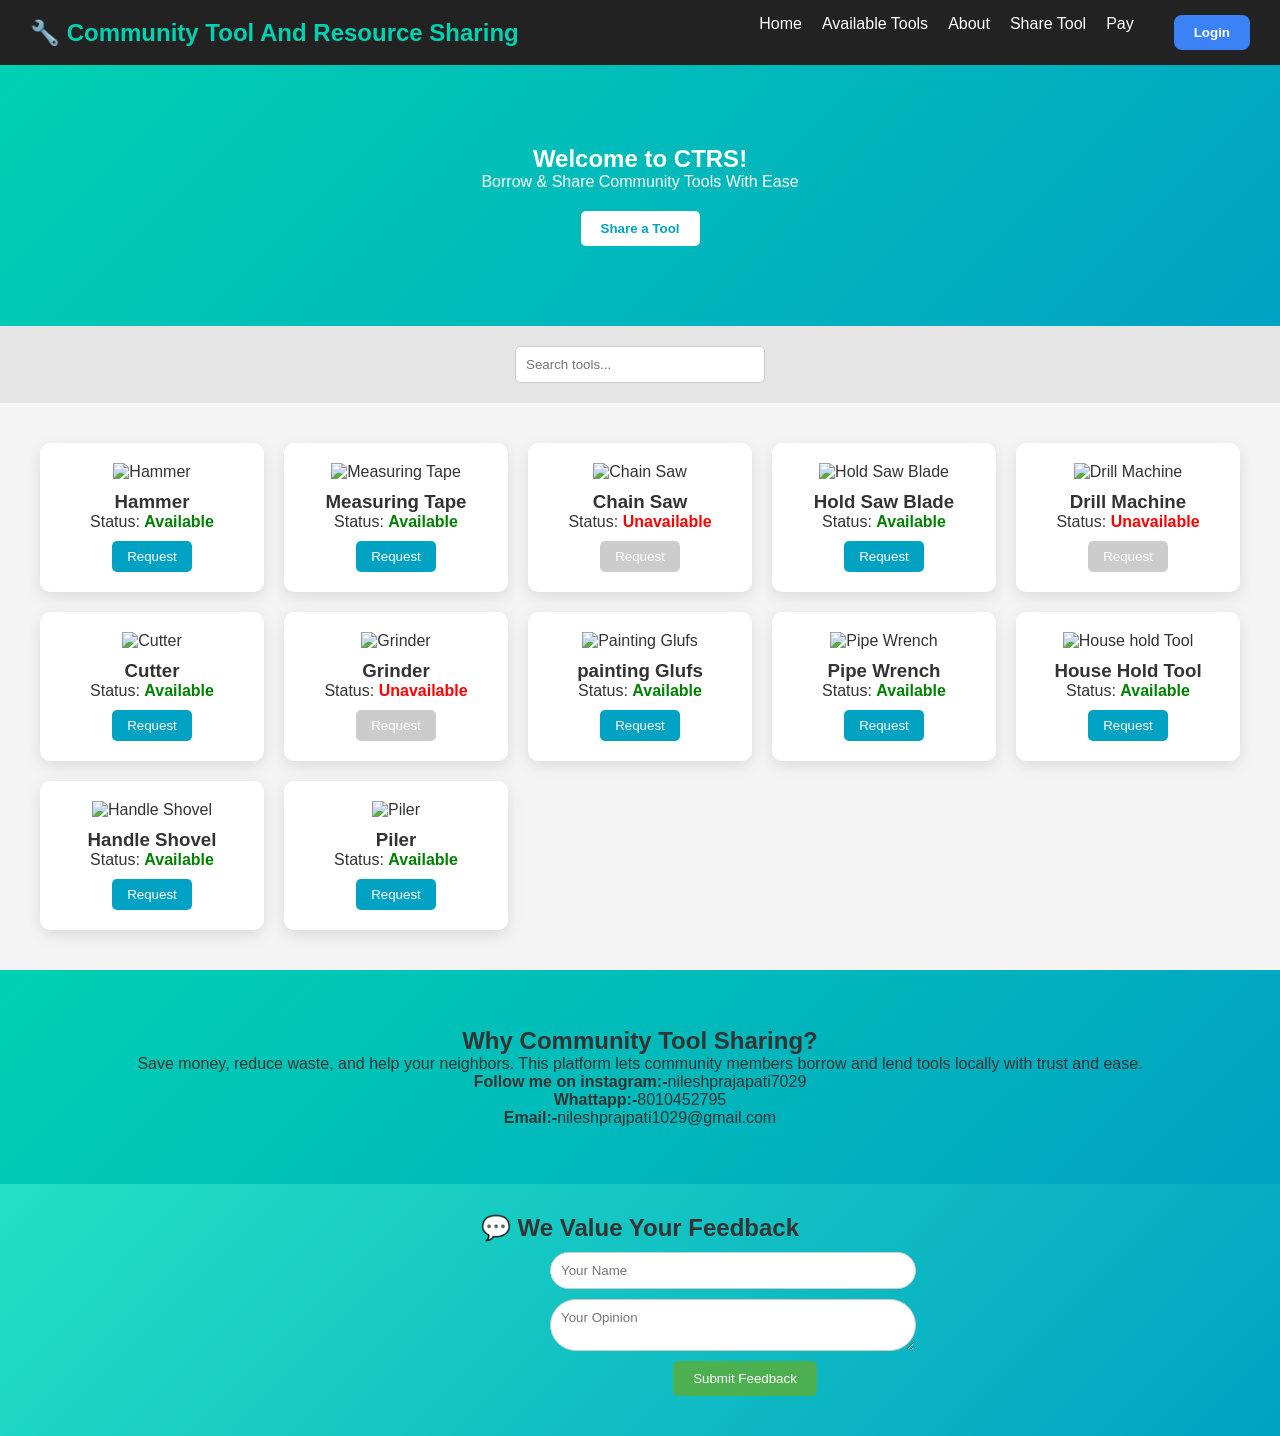
==== index.html @ ec8e54b9 "Add files via upload" ====
<!DOCTYPE html>
<html lang="en">
<head>
  <meta charset="UTF-8" />
  <meta name="viewport" content="width=device-width, initial-scale=1.0"/>
  <title>Community Tool Sharing</title>
  <link rel="stylesheet" href="style.css" />
</head>
<body>

  <!-- Navigation -->
  <header>
    <nav class="navbar">
      <div class="logo">🔧 Community Tool And Resource Sharing </div>
      <ul class="nav-links">
        <li><a href="#home">Home</a></li>
        <li><a href="#tools">Available Tools</a></li>
        <li><a href="#about">About</a></li>
        <li><a href="register.html?next=share">Share Tool</a></li>
        <li><a href="payment.html?next=share">Pay</a></li>
        <button onclick="window.location.href='login.html'"loginUser()
        style="padding:10px 20px; border:none; border-radius:8px; margin-left:40px;
        background-color:#3b82f6;color:white; font-weight:bold; cursor:pointer;">
        Login
</button>
      </ul>
    </nav>
  </header>

  <!-- Hero Section -->
  <section id="home" class="hero">
    <h1>Welcome to CTRS!</h1>
    <p>Borrow & Share Community Tools With Ease</p>
    <button onclick="handleShareClick()">Share a Tool</button>
  </section>

</script>
  <!-- Tool Filter -->
  <section class="filter">
    <input type="text" id="searchBar" placeholder="Search tools..." oninput="filterTools()" />
  </section>

  <!-- Tool List -->
  <section id="tools" class="tool-list">
    <div class="tool-card">
      <img src="C:\Users\Jyoti\Desktop\project tool images\prod_surestrike_nail_hammers_MRW16C_01_2000x2000.png" alt="Hammer" />
      <h3>Hammer</h3>
      <p>Status: <span class="available">Available</span></p>
      <button class="request-btn" onclick="window.location.href='user_detials.html'">Request</button>
    </div>
    <div class="tool-card">
      <img src="C:\Users\Jyoti\Desktop\project tool images\measuring tape.webp" alt="Measuring Tape" />
      <h3>Measuring Tape</h3>
      <p>Status: <span class="available">Available</span></p>
      <button class="request-btn" onclick="window.location.href='user_detials.html'">Request</button>
    </div>
    <div class="tool-card">
      <img src="C:\Users\Jyoti\Desktop\project tool images\5g2MCU6i1t1ln-xxlarge.webp" alt="Chain Saw " />
      <h3>Chain Saw</h3>
      <p>Status: <span class="unavailable">Unavailable</span></p>
      <button class="request-btn" disabled>Request</button>
    </div>
    <div class="tool-card">
      <img src="C:\Users\Jyoti\Desktop\project tool images\images (1).jpg" alt="Hold Saw Blade " />
      <h3>Hold Saw Blade</h3>
      <p>Status: <span class="available">Available</span></p>
      <button class="request-btn" onclick="window.location.href='user_detials.html'">Request</button>

    </div>
    <div class="tool-card">
      <img src="C:\Users\Jyoti\Desktop\project tool images\m0801b.jpg" alt="Drill Machine" />
      <h3>Drill Machine</h3>
      <p>Status: <span class="unavailable">Unavailable</span></p>
      <button class="request-btn" disabled>Request</button>
    </div>
    <div class="tool-card">
      <img src="C:\Users\Jyoti\Desktop\project tool images\71zuvhcSVsL.jpg" alt="Cutter" />
      <h3>Cutter</h3>
      <p>Status: <span class="available">Available</span></p>
      <button class="request-btn" onclick="window.location.href='user_detials.html'">Request</button>
    </div>
    <div class="tool-card">
      <img src="C:\Users\Jyoti\Desktop\project tool images\DW801-IN01_4.webp" alt="Grinder" />
      <h3>Grinder</h3>
      <p>Status: <span class="unavailable">Unavailable</span></p>
      <button class="request-btn" disabled>Request</button>
    </div>
    <div class="tool-card">
      <img src="C:\Users\Jyoti\Desktop\project tool images\industrial-painting-hand-gloves.jpg" alt="Painting Glufs" />
      <h3>painting Glufs </h3>
      <p>Status: <span class="available">Available</span></p>
      <button class="request-btn" onclick="window.location.href='user_detials.html'">Request</button>
    </div>
    <div class="tool-card">
      <img src="C:\Users\Jyoti\Desktop\project tool images\pipe wrench.webp" alt="Pipe Wrench" />
      <h3>Pipe Wrench</h3>
      <p>Status: <span class="available">Available</span></p>
      <button class="request-btn" onclick="window.location.href='user_detials.html'">Request</button>
    </div>
    <div class="tool-card">
      <img src="C:\Users\Jyoti\Desktop\project tool images\house hold tool.jpg" alt="House hold Tool" />
      <h3>House Hold Tool</h3>
      <p>Status: <span class="available">Available</span></p>
      <button class="request-btn" onclick="window.location.href='user_detials.html'">Request</button>
    </div>
       <div class="tool-card">
      <img src="C:\Users\Jyoti\Desktop\project tool images\handle shovels.webp" alt="Handle Shovel" />
      <h3>Handle Shovel</h3>
      <p>Status: <span class="available">Available</span></p>
      <button class="request-btn" onclick="window.location.href='user_detials.html'">Request</button>
    </div>
        <div class="tool-card">
      <img src="C:\Users\Jyoti\Desktop\project tool images\piler.jpg" alt="Piler" />
      <h3>Piler</h3>
      <p>Status: <span class="available">Available</span></p>
      <button class="request-btn" onclick="window.location.href='user_detials.html'">Request</button>
    </div>
  </section>

  <!-- About Section -->
  <section id="about" class="about">
   <h2>Why Community Tool Sharing?</h2>

    <p>
      Save money, reduce waste, and help your neighbors. This platform lets community members borrow and lend tools locally with trust and ease.<br>

    <b>Follow me on instagram:-</b>nileshprajapati7029<br>
    <b> Whattapp:-</b>8010452795<br>
    <b>Email:-</b>nileshprajpati1029@gmail.com<br>
    </p>
  </section>
  <!-- Feedback Form -->
  <section id="feedback" class="feedback">
    <h2>💬 We Value Your Feedback</h2>
    <form id="feedbackForm">
      <input type="text" id="feedbackName" placeholder="Your Name" required />
      <textarea id="feedbackOpinion" placeholder="Your Opinion" required></textarea>
      <button type="submit">Submit Feedback</button>
    </form>
    <p id="feedbackMessage" style="color:green; font-weight:bold; margin-top:10px;"></p>
  </section>

  <!-- Share Tool Modal -->
  <div id="toolModal" class="modal" style="display: none;">
    <div class="modal-content">
      <span class="close-btn" onclick="closeModal()">×</span>
      <h2>Share Your Tool</h2>
      <form id="shareForm">
        <input type="text" placeholder="Tool Name" required />
        <input type="text" placeholder="Condition (e.g., Good, New)" required />
        <textarea placeholder="Description (Optional)"></textarea>
        <button type="submit">Submit</button>
      </form>
    </div>
  </div>

  <!-- JavaScript Logic -->

  <script>
    // Simulated login status — replace with real session/cookie check
    const isLoggedIn = localStorage.getItem("isLoggedIn") === "true";
    // Change this to true to simulate a logged-in user

    function handleShareClick() {
      if (!isLoggedIn) {
        window.location.href = "register.html?next=share";
      } else {
        openModal();
      }
    }

    function openModal() {
      document.getElementById("toolModal").style.display = "block";
    }

    function closeModal() {
      document.getElementById("toolModal").style.display = "none";
    }

    // Check if redirected from register with ?next=share
    window.onload = function () {
      const params = new URLSearchParams(window.location.search);
      if (params.get("next") === "share" && isLoggedIn) {
        openModal();
      }
    }

    // Placeholder for search
    function filterTools() {
      const input = document.getElementById("searchBar").value.toLowerCase();
      const tools = document.querySelectorAll(".tool-card");
      tools.forEach(tool => {
        const name = tool.querySelector("h3").textContent.toLowerCase();
        tool.style.display = name.includes(input) ? "block" : "none";
      });
    }
    document.getElementById("feedbackForm").addEventListener("submit", function(e) {
  e.preventDefault();
  document.getElementById("feedbackMessage").textContent = "Thank you for your feedback!";
  this.reset();
});
<!----Login Button-->

function loginUser() {
  alert("Login Successful!");
  window.location.href = "index.html"; // Redirect to homepage after login
}
  </script>

</body>
</html>
---- style.css ----
* {
  margin: 0;
  padding: 0;
  box-sizing: border-box;
  font-family: 'Segoe UI', sans-serif;
}

body {
  background: #f4f4f4;
  color: #333;
}

/* Navbar */
.navbar {
  background: #222;
  padding: 15px 30px;
  display: flex;
  justify-content: space-between;
  align-items: center;
  position: sticky;
  top: 0;
  z-index: 100;
}

.navbar .logo {
  color: #00d1b2;
  font-size: 24px;
  font-weight: bold;
}

.nav-links {
  list-style: none;
  display: flex;
}

.nav-links li {
  margin-left: 20px;
}

.nav-links a {
  color: #fff;
  text-decoration: none;
  transition: 0.3s;
}

.nav-links a:hover {
  color: #00d1b2;
}

/* Hero Section */
.hero {
  background: linear-gradient(135deg, #00d1b2, #00a2c3);
  color: white;
  padding: 80px 20px;
  text-align: center;
}

.hero button {
  margin-top: 20px;
  padding: 10px 20px;
  border: none;
  background: #fff;
  color: #00a2c3;
  border-radius: 5px;
  font-weight: bold;
  cursor: pointer;
}

/* Tool Filter */
.filter {
  padding: 20px;
  text-align: center;
  background: #e5e5e5;
}

.filter input {
  padding: 10px;
  width: 250px;
  border-radius: 5px;
  border: 1px solid #ccc;
}

/* Tool Cards */
.tool-list {
  display: grid;
  grid-template-columns: repeat(auto-fit, minmax(220px, 1fr));
  gap: 20px;
  padding: 40px;
}
.tool-container {
  display: grid;
  grid-template-columns: repeat(3, 1fr); /* 3 columns */
  gap: 20px; /* space between cards */
  padding: 20px;
  display: flex;
  padding: 20px;

}
.tool-card {
  background: #fff;
  border-radius: 10px;
  box-shadow: 0 5px 15px rgba(0,0,0,0.1);
  padding: 20px;
  text-align: center;
  transition: transform 0.3s ease, box-shadow 0.3s ease;
  flex: 1 1 100%; 
}
.tool-card:hover {
  transform: translateY(-5px);
  box-shadow: 0 10px 20px rgba(0,0,0,0.15);
}
.tool-card img {
  width: 100px;
  height: 100px;
  object-fit: contain;
  margin-bottom: 10px;
}
@media (max-width: 768px) {
  .tool-container {
    grid-template-columns: repeat(2, 1fr);
  }
}

@media (max-width: 480px) {
  .tool-container {
    grid-template-columns: 1fr;
    }
}



.available {
  color: green;
  font-weight: bold;
}

.unavailable {
  color: red;
  font-weight: bold;
}

.request-btn {
  margin-top: 10px;
  padding: 8px 15px;
  border: none;
  background: #00a2c3;
  color: #fff;
  border-radius: 5px;
  cursor: pointer;
}

.request-btn:disabled {
  background: #ccc;
  cursor: not-allowed;
}

/* About */
.about {
  font-style:initial;
  background: linear-gradient(135deg, #00d1b2, #00a2c3);
  padding: 57px 20px;
  text-align: center;
}

/* Modal */
.modal {
  display: none;
  position: fixed;
  top: 0; left: 0;
  width: 100%; height: 100%;
  background: rgba(0,0,0,0.5);
  justify-content: center;
  align-items: center;
}

.modal-content {
  background: white;
  padding: 30px;
  border-radius: 10px;
  width: 90%;
  max-width: 400px;
}

.modal-content input,
.modal-content textarea {
  width: 100%;
  padding: 10px;
  margin: 10px 0;
  border-radius: 5px;
  border: 1px solid #ccc;
}

.modal-content button {
  width: 100%;
  padding: 10px;
  background: #00a2c3;
  color: white;
  border: none;
  border-radius: 5px;
}

.close-btn {
  position: absolute;
  right: 20px;
  top: 15px;
  cursor: pointer;
  font-size: 24px;
  color: #333;
}

.feedback {
  padding: 30px;
  background: linear-gradient(135deg, #24e0c3, #00a2c3);
  text-align: center;
}
.feedback form input,
.feedback form textarea {
  width: 30%;
  padding: 10px;
  margin: 10px 0;
  margin-left:520px;
  display: block;
  border: 1px solid #ccc;
  border-radius: 52px;
}
.feedback button {
  padding: 10px 20px;
  margin-left:210px;
  background: #4CAF50;
  color: white;
  border: none;
  border-radius: 6px;
  cursor: pointer;
}
.feedback button:hover {
  background: #45a049;
}
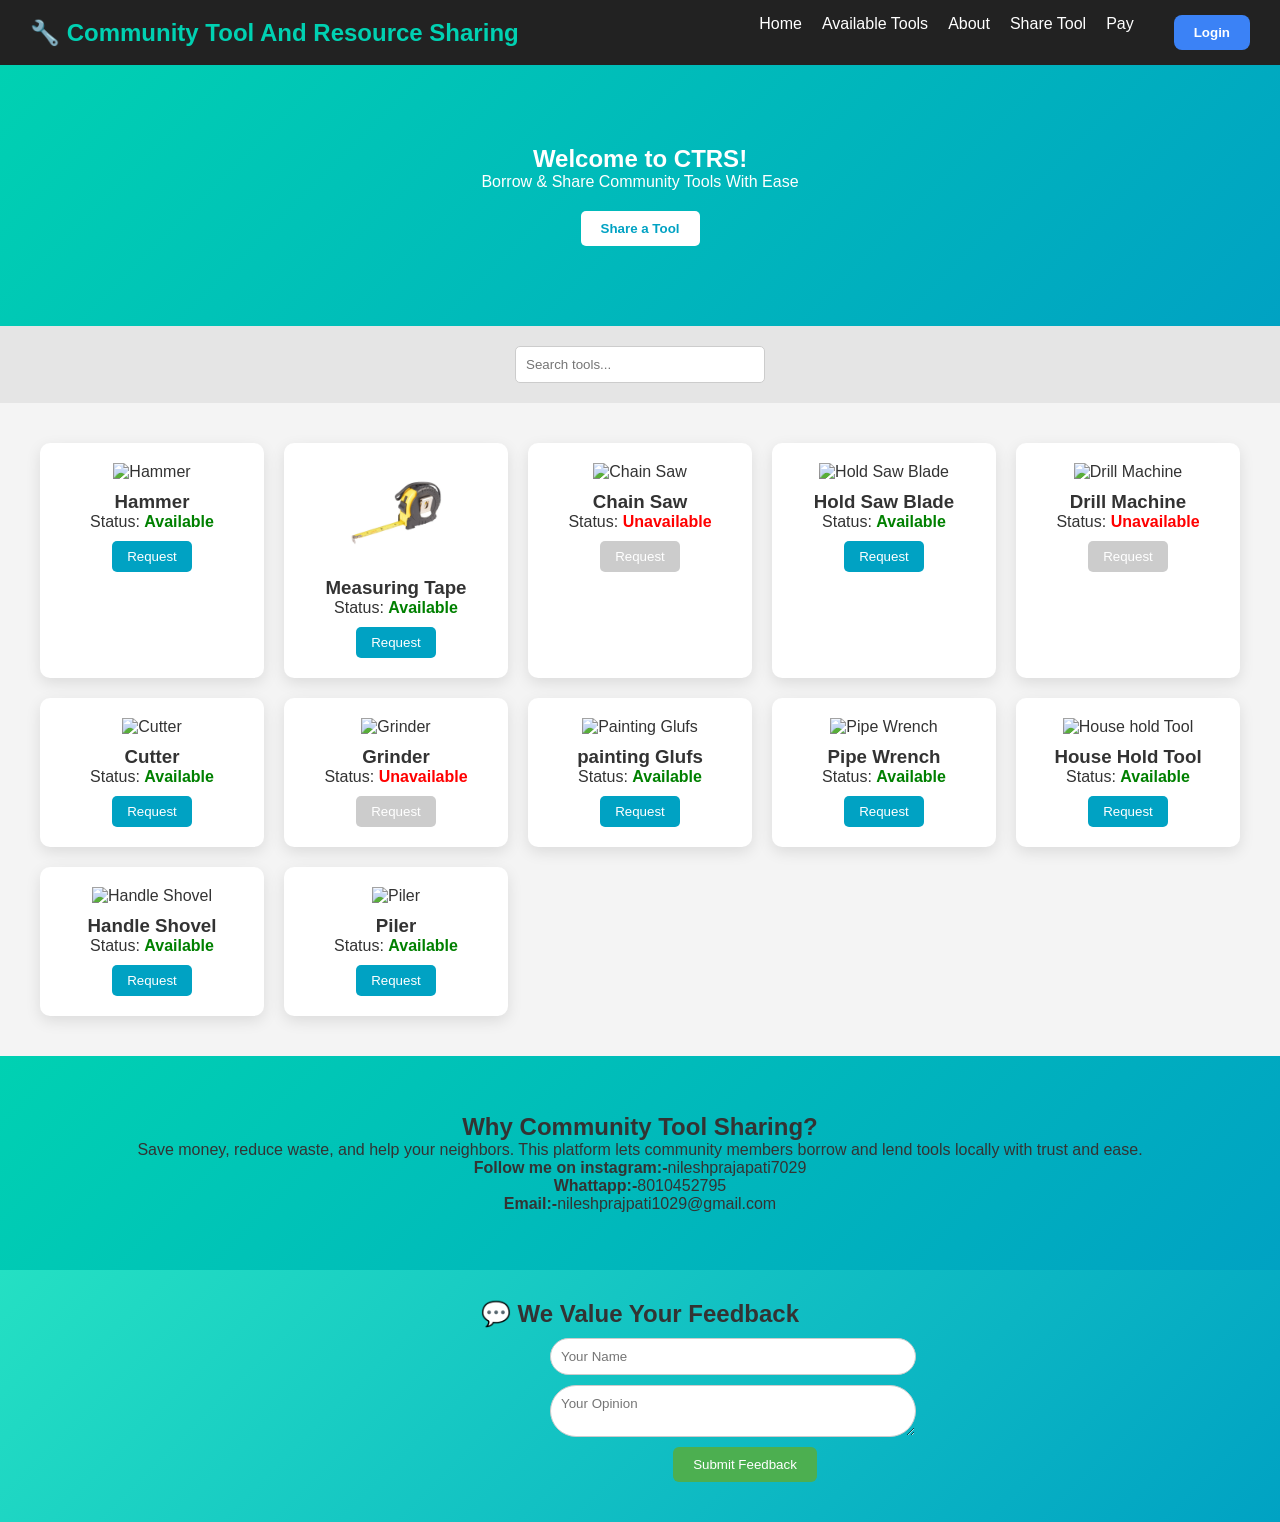
==== commit 0911687a: "Update index.html" ====
--- a/index.html
+++ b/index.html
@@ -49,7 +49,7 @@
       <button class="request-btn" onclick="window.location.href='user_detials.html'">Request</button>
     </div>
     <div class="tool-card">
-      <img src="C:\Users\Jyoti\Desktop\project tool images\measuring tape.webp" alt="Measuring Tape" />
+      <img src="\project tool images\measuring tape.webp" alt="Measuring Tape" />
       <h3>Measuring Tape</h3>
       <p>Status: <span class="available">Available</span></p>
       <button class="request-btn" onclick="window.location.href='user_detials.html'">Request</button>
@@ -208,4 +208,4 @@
   </script>
 
 </body>
-</html> +</html> 
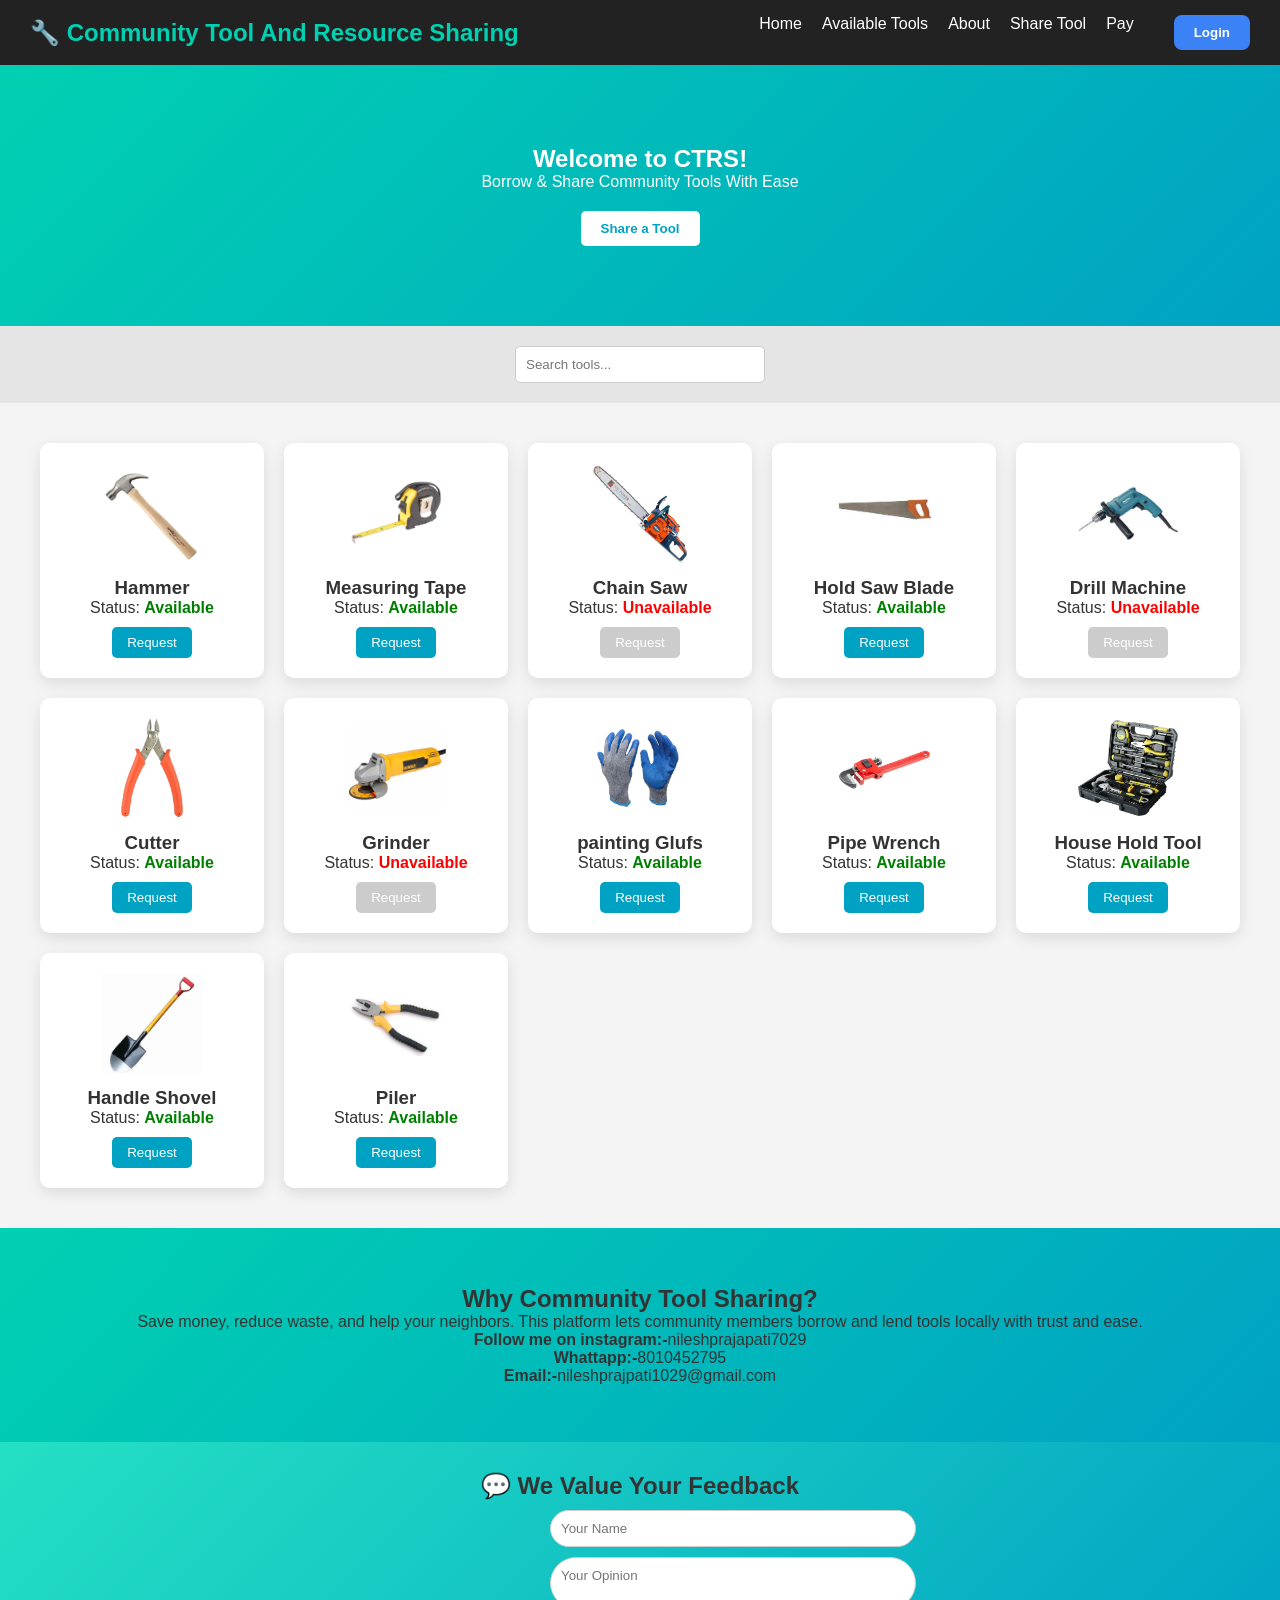
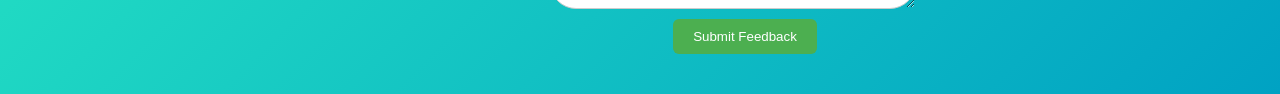
==== commit 3e8bb012: "Update index.html" ====
--- a/index.html
+++ b/index.html
@@ -43,7 +43,7 @@
   <!-- Tool List -->
   <section id="tools" class="tool-list">
     <div class="tool-card">
-      <img src="C:\Users\Jyoti\Desktop\project tool images\prod_surestrike_nail_hammers_MRW16C_01_2000x2000.png" alt="Hammer" />
+      <img src="\project tool images\prod_surestrike_nail_hammers_MRW16C_01_2000x2000.png" alt="Hammer" />
       <h3>Hammer</h3>
       <p>Status: <span class="available">Available</span></p>
       <button class="request-btn" onclick="window.location.href='user_detials.html'">Request</button>
@@ -55,62 +55,62 @@
       <button class="request-btn" onclick="window.location.href='user_detials.html'">Request</button>
     </div>
     <div class="tool-card">
-      <img src="C:\Users\Jyoti\Desktop\project tool images\5g2MCU6i1t1ln-xxlarge.webp" alt="Chain Saw " />
+      <img src="\project tool images\5g2MCU6i1t1ln-xxlarge.webp" alt="Chain Saw " />
       <h3>Chain Saw</h3>
       <p>Status: <span class="unavailable">Unavailable</span></p>
       <button class="request-btn" disabled>Request</button>
     </div>
     <div class="tool-card">
-      <img src="C:\Users\Jyoti\Desktop\project tool images\images (1).jpg" alt="Hold Saw Blade " />
+      <img src="\project tool images\images (1).jpg" alt="Hold Saw Blade " />
       <h3>Hold Saw Blade</h3>
       <p>Status: <span class="available">Available</span></p>
       <button class="request-btn" onclick="window.location.href='user_detials.html'">Request</button>
 
     </div>
     <div class="tool-card">
-      <img src="C:\Users\Jyoti\Desktop\project tool images\m0801b.jpg" alt="Drill Machine" />
+      <img src="\project tool images\m0801b.jpg" alt="Drill Machine" />
       <h3>Drill Machine</h3>
       <p>Status: <span class="unavailable">Unavailable</span></p>
       <button class="request-btn" disabled>Request</button>
     </div>
     <div class="tool-card">
-      <img src="C:\Users\Jyoti\Desktop\project tool images\71zuvhcSVsL.jpg" alt="Cutter" />
+      <img src="\project tool images\71zuvhcSVsL.jpg" alt="Cutter" />
       <h3>Cutter</h3>
       <p>Status: <span class="available">Available</span></p>
       <button class="request-btn" onclick="window.location.href='user_detials.html'">Request</button>
     </div>
     <div class="tool-card">
-      <img src="C:\Users\Jyoti\Desktop\project tool images\DW801-IN01_4.webp" alt="Grinder" />
+      <img src="\project tool images\DW801-IN01_4.webp" alt="Grinder" />
       <h3>Grinder</h3>
       <p>Status: <span class="unavailable">Unavailable</span></p>
       <button class="request-btn" disabled>Request</button>
     </div>
     <div class="tool-card">
-      <img src="C:\Users\Jyoti\Desktop\project tool images\industrial-painting-hand-gloves.jpg" alt="Painting Glufs" />
+      <img src="\project tool images\industrial-painting-hand-gloves.jpg" alt="Painting Glufs" />
       <h3>painting Glufs </h3>
       <p>Status: <span class="available">Available</span></p>
       <button class="request-btn" onclick="window.location.href='user_detials.html'">Request</button>
     </div>
     <div class="tool-card">
-      <img src="C:\Users\Jyoti\Desktop\project tool images\pipe wrench.webp" alt="Pipe Wrench" />
+      <img src="\project tool images\pipe wrench.webp" alt="Pipe Wrench" />
       <h3>Pipe Wrench</h3>
       <p>Status: <span class="available">Available</span></p>
       <button class="request-btn" onclick="window.location.href='user_detials.html'">Request</button>
     </div>
     <div class="tool-card">
-      <img src="C:\Users\Jyoti\Desktop\project tool images\house hold tool.jpg" alt="House hold Tool" />
+      <img src="\project tool images\house hold tool.jpg" alt="House hold Tool" />
       <h3>House Hold Tool</h3>
       <p>Status: <span class="available">Available</span></p>
       <button class="request-btn" onclick="window.location.href='user_detials.html'">Request</button>
     </div>
        <div class="tool-card">
-      <img src="C:\Users\Jyoti\Desktop\project tool images\handle shovels.webp" alt="Handle Shovel" />
+      <img src="\project tool images\handle shovels.webp" alt="Handle Shovel" />
       <h3>Handle Shovel</h3>
       <p>Status: <span class="available">Available</span></p>
       <button class="request-btn" onclick="window.location.href='user_detials.html'">Request</button>
     </div>
         <div class="tool-card">
-      <img src="C:\Users\Jyoti\Desktop\project tool images\piler.jpg" alt="Piler" />
+      <img src="\project tool images\piler.jpg" alt="Piler" />
       <h3>Piler</h3>
       <p>Status: <span class="available">Available</span></p>
       <button class="request-btn" onclick="window.location.href='user_detials.html'">Request</button>
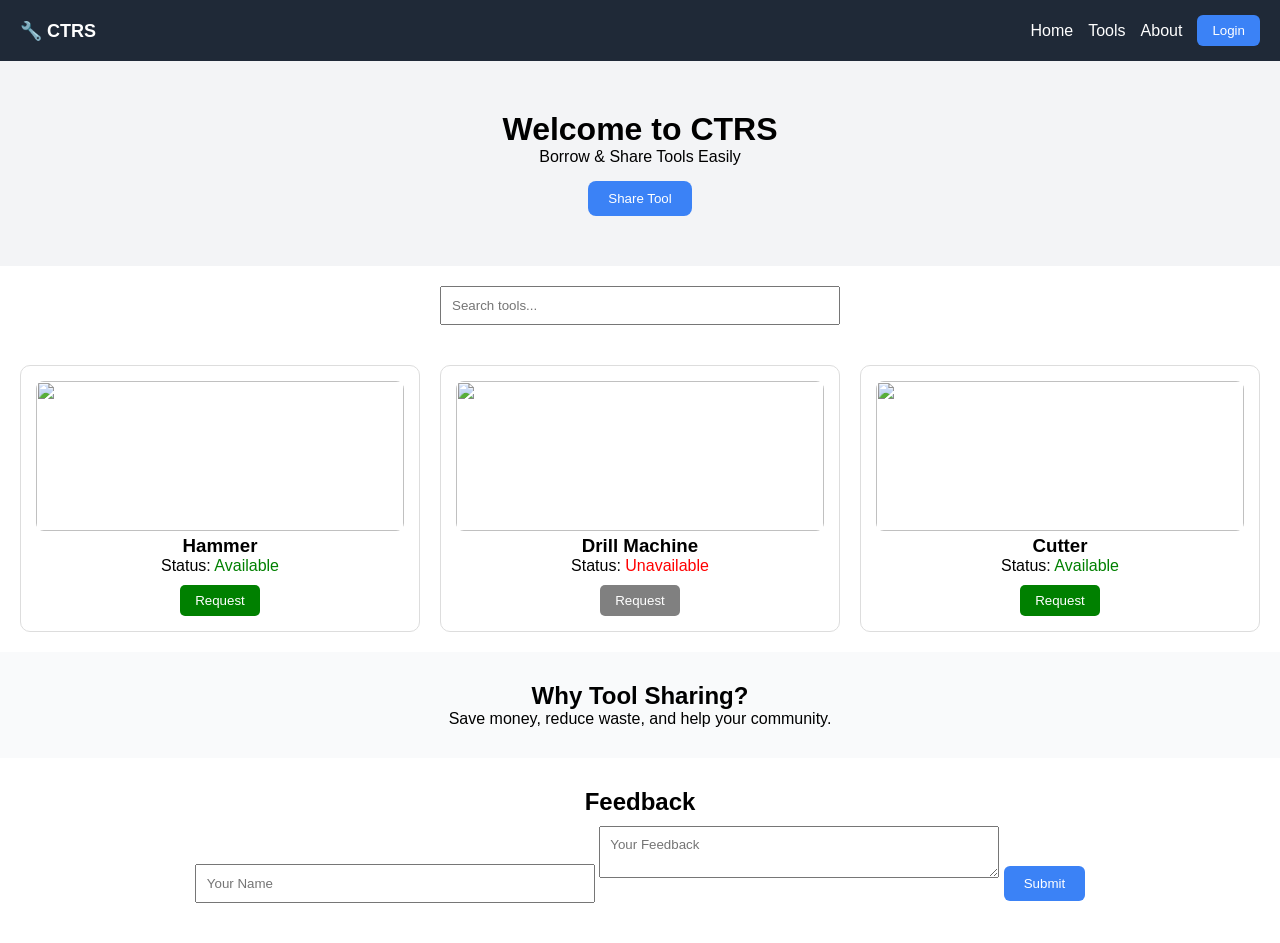
==== commit 8757c633: "Update index.html" ====
--- a/index.html
+++ b/index.html
@@ -1,211 +1,329 @@
 <!DOCTYPE html>
 <html lang="en">
 <head>
-  <meta charset="UTF-8" />
-  <meta name="viewport" content="width=device-width, initial-scale=1.0"/>
-  <title>Community Tool Sharing</title>
-  <link rel="stylesheet" href="style.css" />
+<meta charset="UTF-8">
+<meta name="viewport" content="width=device-width, initial-scale=1.0">
+<title>Community Tool Sharing</title>
+
+<style>
+
+/* RESET */
+* {
+  margin: 0;
+  padding: 0;
+  box-sizing: border-box;
+  font-family: Arial, sans-serif;
+}
+
+/* NAVBAR */
+.navbar {
+  display: flex;
+  justify-content: space-between;
+  align-items: center;
+  background: #1f2937;
+  color: white;
+  padding: 15px 20px;
+  flex-wrap: wrap;
+}
+
+.logo {
+  font-size: 18px;
+  font-weight: bold;
+}
+
+.nav-links {
+  display: flex;
+  list-style: none;
+  gap: 15px;
+  align-items: center;
+  flex-wrap: wrap;
+}
+
+.nav-links a {
+  color: white;
+  text-decoration: none;
+}
+
+.login-btn {
+  padding: 8px 15px;
+  background: #3b82f6;
+  border: none;
+  border-radius: 6px;
+  color: white;
+  cursor: pointer;
+}
+
+/* HERO */
+.hero {
+  text-align: center;
+  padding: 50px 20px;
+  background: #f3f4f6;
+}
+
+.hero h1 {
+  font-size: 2rem;
+}
+
+.hero button {
+  margin-top: 15px;
+  padding: 10px 20px;
+  background: #3b82f6;
+  color: white;
+  border: none;
+  border-radius: 8px;
+  cursor: pointer;
+}
+
+/* SEARCH */
+.filter {
+  text-align: center;
+  padding: 20px;
+}
+
+#searchBar {
+  width: 90%;
+  max-width: 400px;
+  padding: 10px;
+}
+
+/* GRID */
+.tool-list {
+  display: grid;
+  grid-template-columns: repeat(auto-fit, minmax(220px, 1fr));
+  gap: 20px;
+  padding: 20px;
+}
+
+/* CARD */
+.tool-card {
+  border: 1px solid #ddd;
+  border-radius: 10px;
+  padding: 15px;
+  text-align: center;
+  background: white;
+}
+
+.tool-card img {
+  width: 100%;
+  height: 150px;
+  object-fit: cover;
+  border-radius: 8px;
+}
+
+.available {
+  color: green;
+}
+
+.unavailable {
+  color: red;
+}
+
+.request-btn {
+  margin-top: 10px;
+  padding: 8px 15px;
+  background: green;
+  color: white;
+  border: none;
+  border-radius: 5px;
+  cursor: pointer;
+}
+
+.request-btn:disabled {
+  background: gray;
+}
+
+/* ABOUT */
+.about {
+  padding: 30px;
+  text-align: center;
+  background: #f9fafb;
+}
+
+/* FEEDBACK */
+.feedback {
+  padding: 30px;
+  text-align: center;
+}
+
+.feedback input,
+.feedback textarea {
+  width: 90%;
+  max-width: 400px;
+  margin: 10px 0;
+  padding: 10px;
+}
+
+.feedback button {
+  padding: 10px 20px;
+  background: #3b82f6;
+  border: none;
+  color: white;
+  border-radius: 6px;
+}
+
+/* MODAL */
+.modal {
+  display: none;
+  position: fixed;
+  top: 0;
+  left: 0;
+  width: 100%;
+  height: 100%;
+  background: rgba(0,0,0,0.5);
+}
+
+.modal-content {
+  background: white;
+  padding: 20px;
+  max-width: 400px;
+  margin: 10% auto;
+  border-radius: 10px;
+}
+
+/* MOBILE */
+@media (max-width: 768px) {
+
+  .navbar {
+    flex-direction: column;
+    align-items: flex-start;
+  }
+
+  .nav-links {
+    flex-direction: column;
+    width: 100%;
+    margin-top: 10px;
+  }
+
+  .hero h1 {
+    font-size: 1.5rem;
+  }
+}
+
+</style>
 </head>
+
 <body>
 
-  <!-- Navigation -->
-  <header>
-    <nav class="navbar">
-      <div class="logo">🔧 Community Tool And Resource Sharing </div>
-      <ul class="nav-links">
-        <li><a href="#home">Home</a></li>
-        <li><a href="#tools">Available Tools</a></li>
-        <li><a href="#about">About</a></li>
-        <li><a href="register.html?next=share">Share Tool</a></li>
-        <li><a href="payment.html?next=share">Pay</a></li>
-        <button onclick="window.location.href='login.html'"loginUser()
-        style="padding:10px 20px; border:none; border-radius:8px; margin-left:40px;
-        background-color:#3b82f6;color:white; font-weight:bold; cursor:pointer;">
-        Login
-</button>
-      </ul>
-    </nav>
-  </header>
-
-  <!-- Hero Section -->
-  <section id="home" class="hero">
-    <h1>Welcome to CTRS!</h1>
-    <p>Borrow & Share Community Tools With Ease</p>
-    <button onclick="handleShareClick()">Share a Tool</button>
-  </section>
-
-</script>
-  <!-- Tool Filter -->
-  <section class="filter">
-    <input type="text" id="searchBar" placeholder="Search tools..." oninput="filterTools()" />
-  </section>
-
-  <!-- Tool List -->
-  <section id="tools" class="tool-list">
-    <div class="tool-card">
-      <img src="\project tool images\prod_surestrike_nail_hammers_MRW16C_01_2000x2000.png" alt="Hammer" />
-      <h3>Hammer</h3>
-      <p>Status: <span class="available">Available</span></p>
-      <button class="request-btn" onclick="window.location.href='user_detials.html'">Request</button>
-    </div>
-    <div class="tool-card">
-      <img src="\project tool images\measuring tape.webp" alt="Measuring Tape" />
-      <h3>Measuring Tape</h3>
-      <p>Status: <span class="available">Available</span></p>
-      <button class="request-btn" onclick="window.location.href='user_detials.html'">Request</button>
-    </div>
-    <div class="tool-card">
-      <img src="\project tool images\5g2MCU6i1t1ln-xxlarge.webp" alt="Chain Saw " />
-      <h3>Chain Saw</h3>
-      <p>Status: <span class="unavailable">Unavailable</span></p>
-      <button class="request-btn" disabled>Request</button>
-    </div>
-    <div class="tool-card">
-      <img src="\project tool images\images (1).jpg" alt="Hold Saw Blade " />
-      <h3>Hold Saw Blade</h3>
-      <p>Status: <span class="available">Available</span></p>
-      <button class="request-btn" onclick="window.location.href='user_detials.html'">Request</button>
-
-    </div>
-    <div class="tool-card">
-      <img src="\project tool images\m0801b.jpg" alt="Drill Machine" />
-      <h3>Drill Machine</h3>
-      <p>Status: <span class="unavailable">Unavailable</span></p>
-      <button class="request-btn" disabled>Request</button>
-    </div>
-    <div class="tool-card">
-      <img src="\project tool images\71zuvhcSVsL.jpg" alt="Cutter" />
-      <h3>Cutter</h3>
-      <p>Status: <span class="available">Available</span></p>
-      <button class="request-btn" onclick="window.location.href='user_detials.html'">Request</button>
-    </div>
-    <div class="tool-card">
-      <img src="\project tool images\DW801-IN01_4.webp" alt="Grinder" />
-      <h3>Grinder</h3>
-      <p>Status: <span class="unavailable">Unavailable</span></p>
-      <button class="request-btn" disabled>Request</button>
-    </div>
-    <div class="tool-card">
-      <img src="\project tool images\industrial-painting-hand-gloves.jpg" alt="Painting Glufs" />
-      <h3>painting Glufs </h3>
-      <p>Status: <span class="available">Available</span></p>
-      <button class="request-btn" onclick="window.location.href='user_detials.html'">Request</button>
-    </div>
-    <div class="tool-card">
-      <img src="\project tool images\pipe wrench.webp" alt="Pipe Wrench" />
-      <h3>Pipe Wrench</h3>
-      <p>Status: <span class="available">Available</span></p>
-      <button class="request-btn" onclick="window.location.href='user_detials.html'">Request</button>
-    </div>
-    <div class="tool-card">
-      <img src="\project tool images\house hold tool.jpg" alt="House hold Tool" />
-      <h3>House Hold Tool</h3>
-      <p>Status: <span class="available">Available</span></p>
-      <button class="request-btn" onclick="window.location.href='user_detials.html'">Request</button>
-    </div>
-       <div class="tool-card">
-      <img src="\project tool images\handle shovels.webp" alt="Handle Shovel" />
-      <h3>Handle Shovel</h3>
-      <p>Status: <span class="available">Available</span></p>
-      <button class="request-btn" onclick="window.location.href='user_detials.html'">Request</button>
-    </div>
-        <div class="tool-card">
-      <img src="\project tool images\piler.jpg" alt="Piler" />
-      <h3>Piler</h3>
-      <p>Status: <span class="available">Available</span></p>
-      <button class="request-btn" onclick="window.location.href='user_detials.html'">Request</button>
-    </div>
-  </section>
-
-  <!-- About Section -->
-  <section id="about" class="about">
-   <h2>Why Community Tool Sharing?</h2>
-
-    <p>
-      Save money, reduce waste, and help your neighbors. This platform lets community members borrow and lend tools locally with trust and ease.<br>
-
-    <b>Follow me on instagram:-</b>nileshprajapati7029<br>
-    <b> Whattapp:-</b>8010452795<br>
-    <b>Email:-</b>nileshprajpati1029@gmail.com<br>
-    </p>
-  </section>
-  <!-- Feedback Form -->
-  <section id="feedback" class="feedback">
-    <h2>💬 We Value Your Feedback</h2>
-    <form id="feedbackForm">
-      <input type="text" id="feedbackName" placeholder="Your Name" required />
-      <textarea id="feedbackOpinion" placeholder="Your Opinion" required></textarea>
-      <button type="submit">Submit Feedback</button>
-    </form>
-    <p id="feedbackMessage" style="color:green; font-weight:bold; margin-top:10px;"></p>
-  </section>
-
-  <!-- Share Tool Modal -->
-  <div id="toolModal" class="modal" style="display: none;">
-    <div class="modal-content">
-      <span class="close-btn" onclick="closeModal()">×</span>
-      <h2>Share Your Tool</h2>
-      <form id="shareForm">
-        <input type="text" placeholder="Tool Name" required />
-        <input type="text" placeholder="Condition (e.g., Good, New)" required />
-        <textarea placeholder="Description (Optional)"></textarea>
-        <button type="submit">Submit</button>
-      </form>
-    </div>
+<!-- NAVBAR -->
+<header>
+  <nav class="navbar">
+    <div class="logo">🔧 CTRS</div>
+    <ul class="nav-links">
+      <li><a href="#">Home</a></li>
+      <li><a href="#">Tools</a></li>
+      <li><a href="#">About</a></li>
+      <button class="login-btn" onclick="loginUser()">Login</button>
+    </ul>
+  </nav>
+</header>
+
+<!-- HERO -->
+<section class="hero">
+  <h1>Welcome to CTRS</h1>
+  <p>Borrow & Share Tools Easily</p>
+  <button onclick="handleShareClick()">Share Tool</button>
+</section>
+
+<!-- SEARCH -->
+<section class="filter">
+  <input type="text" id="searchBar" placeholder="Search tools..." oninput="filterTools()">
+</section>
+
+<!-- TOOLS -->
+<section class="tool-list">
+
+  <div class="tool-card">
+    <img src="https://via.placeholder.com/200" />
+    <h3>Hammer</h3>
+    <p>Status: <span class="available">Available</span></p>
+    <button class="request-btn">Request</button>
   </div>
 
-  <!-- JavaScript Logic -->
-
-  <script>
-    // Simulated login status — replace with real session/cookie check
-    const isLoggedIn = localStorage.getItem("isLoggedIn") === "true";
-    // Change this to true to simulate a logged-in user
-
-    function handleShareClick() {
-      if (!isLoggedIn) {
-        window.location.href = "register.html?next=share";
-      } else {
-        openModal();
-      }
-    }
-
-    function openModal() {
-      document.getElementById("toolModal").style.display = "block";
-    }
-
-    function closeModal() {
-      document.getElementById("toolModal").style.display = "none";
-    }
-
-    // Check if redirected from register with ?next=share
-    window.onload = function () {
-      const params = new URLSearchParams(window.location.search);
-      if (params.get("next") === "share" && isLoggedIn) {
-        openModal();
-      }
-    }
-
-    // Placeholder for search
-    function filterTools() {
-      const input = document.getElementById("searchBar").value.toLowerCase();
-      const tools = document.querySelectorAll(".tool-card");
-      tools.forEach(tool => {
-        const name = tool.querySelector("h3").textContent.toLowerCase();
-        tool.style.display = name.includes(input) ? "block" : "none";
-      });
-    }
-    document.getElementById("feedbackForm").addEventListener("submit", function(e) {
+  <div class="tool-card">
+    <img src="https://via.placeholder.com/200" />
+    <h3>Drill Machine</h3>
+    <p>Status: <span class="unavailable">Unavailable</span></p>
+    <button class="request-btn" disabled>Request</button>
+  </div>
+
+  <div class="tool-card">
+    <img src="https://via.placeholder.com/200" />
+    <h3>Cutter</h3>
+    <p>Status: <span class="available">Available</span></p>
+    <button class="request-btn">Request</button>
+  </div>
+
+</section>
+
+<!-- ABOUT -->
+<section class="about">
+  <h2>Why Tool Sharing?</h2>
+  <p>Save money, reduce waste, and help your community.</p>
+</section>
+
+<!-- FEEDBACK -->
+<section class="feedback">
+  <h2>Feedback</h2>
+  <form id="feedbackForm">
+    <input type="text" placeholder="Your Name" required>
+    <textarea placeholder="Your Feedback" required></textarea>
+    <button type="submit">Submit</button>
+  </form>
+  <p id="msg"></p>
+</section>
+
+<!-- MODAL -->
+<div class="modal" id="modal">
+  <div class="modal-content">
+    <h3>Share Tool</h3>
+    <input type="text" placeholder="Tool Name"><br><br>
+    <button onclick="closeModal()">Close</button>
+  </div>
+</div>
+
+<script>
+
+// LOGIN
+function loginUser() {
+  alert("Login Successful");
+  localStorage.setItem("isLoggedIn", "true");
+}
+
+// SHARE BUTTON
+function handleShareClick() {
+  const isLoggedIn = localStorage.getItem("isLoggedIn") === "true";
+
+  if (!isLoggedIn) {
+    alert("Please login first");
+  } else {
+    document.getElementById("modal").style.display = "block";
+  }
+}
+
+// CLOSE MODAL
+function closeModal() {
+  document.getElementById("modal").style.display = "none";
+}
+
+// SEARCH
+function filterTools() {
+  let input = document.getElementById("searchBar").value.toLowerCase();
+  let cards = document.querySelectorAll(".tool-card");
+
+  cards.forEach(card => {
+    let name = card.querySelector("h3").textContent.toLowerCase();
+    card.style.display = name.includes(input) ? "block" : "none";
+  });
+}
+
+// FEEDBACK
+document.getElementById("feedbackForm").addEventListener("submit", function(e){
   e.preventDefault();
-  document.getElementById("feedbackMessage").textContent = "Thank you for your feedback!";
+  document.getElementById("msg").textContent = "Thanks for feedback!";
   this.reset();
 });
-<!----Login Button-->
-
-function loginUser() {
-  alert("Login Successful!");
-  window.location.href = "index.html"; // Redirect to homepage after login
-}
-  </script>
+
+</script>
 
 </body>
-</html> 
+</html>
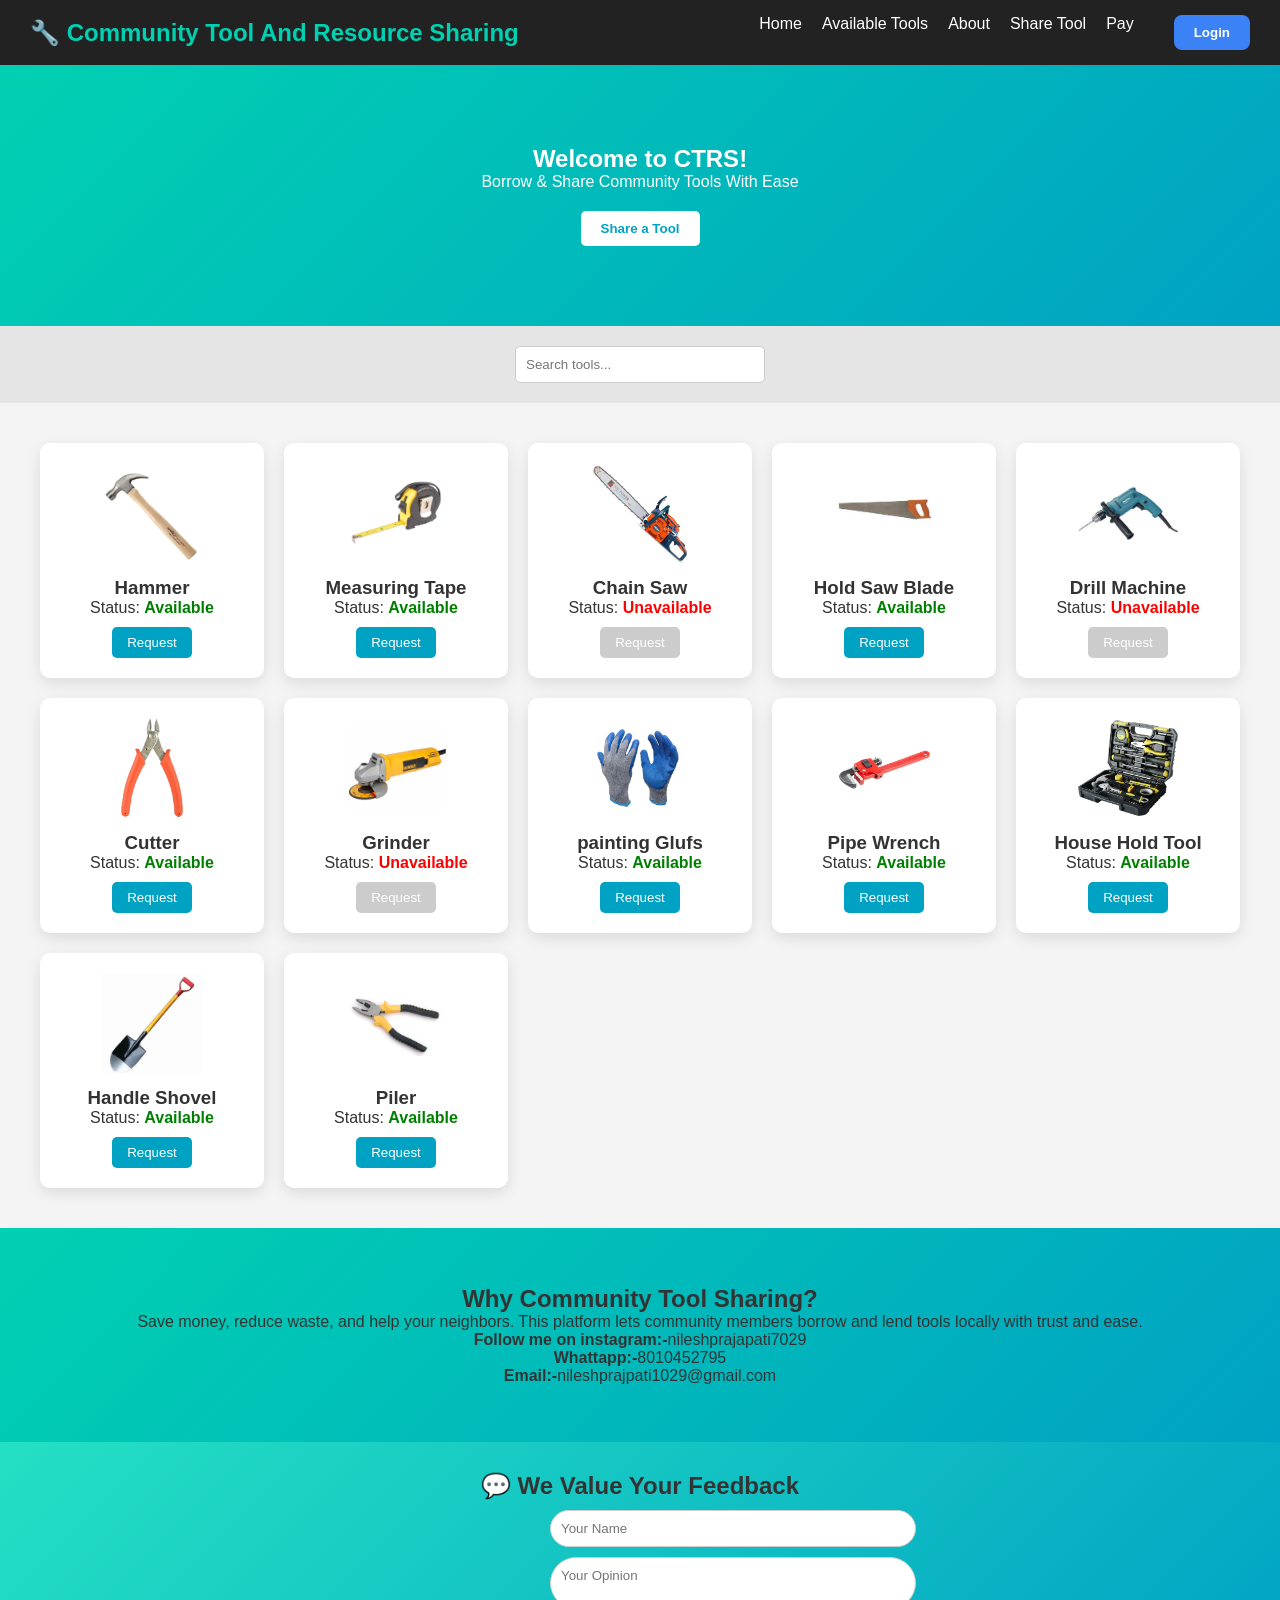
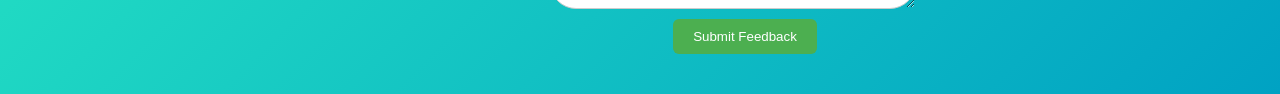
==== commit 1fe995d7: "Update index.html" ====
--- a/index.html
+++ b/index.html
@@ -1,329 +1,211 @@
 <!DOCTYPE html>
 <html lang="en">
 <head>
-<meta charset="UTF-8">
-<meta name="viewport" content="width=device-width, initial-scale=1.0">
-<title>Community Tool Sharing</title>
-
-<style>
-
-/* RESET */
-* {
-  margin: 0;
-  padding: 0;
-  box-sizing: border-box;
-  font-family: Arial, sans-serif;
-}
-
-/* NAVBAR */
-.navbar {
-  display: flex;
-  justify-content: space-between;
-  align-items: center;
-  background: #1f2937;
-  color: white;
-  padding: 15px 20px;
-  flex-wrap: wrap;
-}
-
-.logo {
-  font-size: 18px;
-  font-weight: bold;
-}
-
-.nav-links {
-  display: flex;
-  list-style: none;
-  gap: 15px;
-  align-items: center;
-  flex-wrap: wrap;
-}
-
-.nav-links a {
-  color: white;
-  text-decoration: none;
-}
-
-.login-btn {
-  padding: 8px 15px;
-  background: #3b82f6;
-  border: none;
-  border-radius: 6px;
-  color: white;
-  cursor: pointer;
-}
-
-/* HERO */
-.hero {
-  text-align: center;
-  padding: 50px 20px;
-  background: #f3f4f6;
-}
-
-.hero h1 {
-  font-size: 2rem;
-}
-
-.hero button {
-  margin-top: 15px;
-  padding: 10px 20px;
-  background: #3b82f6;
-  color: white;
-  border: none;
-  border-radius: 8px;
-  cursor: pointer;
-}
-
-/* SEARCH */
-.filter {
-  text-align: center;
-  padding: 20px;
-}
-
-#searchBar {
-  width: 90%;
-  max-width: 400px;
-  padding: 10px;
-}
-
-/* GRID */
-.tool-list {
-  display: grid;
-  grid-template-columns: repeat(auto-fit, minmax(220px, 1fr));
-  gap: 20px;
-  padding: 20px;
-}
-
-/* CARD */
-.tool-card {
-  border: 1px solid #ddd;
-  border-radius: 10px;
-  padding: 15px;
-  text-align: center;
-  background: white;
-}
-
-.tool-card img {
-  width: 100%;
-  height: 150px;
-  object-fit: cover;
-  border-radius: 8px;
-}
-
-.available {
-  color: green;
-}
-
-.unavailable {
-  color: red;
-}
-
-.request-btn {
-  margin-top: 10px;
-  padding: 8px 15px;
-  background: green;
-  color: white;
-  border: none;
-  border-radius: 5px;
-  cursor: pointer;
-}
-
-.request-btn:disabled {
-  background: gray;
-}
-
-/* ABOUT */
-.about {
-  padding: 30px;
-  text-align: center;
-  background: #f9fafb;
-}
-
-/* FEEDBACK */
-.feedback {
-  padding: 30px;
-  text-align: center;
-}
-
-.feedback input,
-.feedback textarea {
-  width: 90%;
-  max-width: 400px;
-  margin: 10px 0;
-  padding: 10px;
-}
-
-.feedback button {
-  padding: 10px 20px;
-  background: #3b82f6;
-  border: none;
-  color: white;
-  border-radius: 6px;
-}
-
-/* MODAL */
-.modal {
-  display: none;
-  position: fixed;
-  top: 0;
-  left: 0;
-  width: 100%;
-  height: 100%;
-  background: rgba(0,0,0,0.5);
-}
-
-.modal-content {
-  background: white;
-  padding: 20px;
-  max-width: 400px;
-  margin: 10% auto;
-  border-radius: 10px;
-}
-
-/* MOBILE */
-@media (max-width: 768px) {
-
-  .navbar {
-    flex-direction: column;
-    align-items: flex-start;
-  }
-
-  .nav-links {
-    flex-direction: column;
-    width: 100%;
-    margin-top: 10px;
-  }
-
-  .hero h1 {
-    font-size: 1.5rem;
-  }
-}
-
-</style>
+  <meta charset="UTF-8" />
+  <meta name="viewport" content="width=device-width, initial-scale=1.0"/>
+  <title>Community Tool Sharing</title>
+  <link rel="stylesheet" href="style.css" />
 </head>
-
 <body>
 
-<!-- NAVBAR -->
-<header>
-  <nav class="navbar">
-    <div class="logo">🔧 CTRS</div>
-    <ul class="nav-links">
-      <li><a href="#">Home</a></li>
-      <li><a href="#">Tools</a></li>
-      <li><a href="#">About</a></li>
-      <button class="login-btn" onclick="loginUser()">Login</button>
-    </ul>
-  </nav>
-</header>
-
-<!-- HERO -->
-<section class="hero">
-  <h1>Welcome to CTRS</h1>
-  <p>Borrow & Share Tools Easily</p>
-  <button onclick="handleShareClick()">Share Tool</button>
-</section>
-
-<!-- SEARCH -->
-<section class="filter">
-  <input type="text" id="searchBar" placeholder="Search tools..." oninput="filterTools()">
-</section>
-
-<!-- TOOLS -->
-<section class="tool-list">
-
-  <div class="tool-card">
-    <img src="https://via.placeholder.com/200" />
-    <h3>Hammer</h3>
-    <p>Status: <span class="available">Available</span></p>
-    <button class="request-btn">Request</button>
+  <!-- Navigation -->
+  <header>
+    <nav class="navbar">
+      <div class="logo">🔧 Community Tool And Resource Sharing </div>
+      <ul class="nav-links">
+        <li><a href="#home">Home</a></li>
+        <li><a href="#tools">Available Tools</a></li>
+        <li><a href="#about">About</a></li>
+        <li><a href="register.html?next=share">Share Tool</a></li>
+        <li><a href="payment.html?next=share">Pay</a></li>
+        <button onclick="window.location.href='login.html'"loginUser()
+        style="padding:10px 20px; border:none; border-radius:8px; margin-left:40px;
+        background-color:#3b82f6;color:white; font-weight:bold; cursor:pointer;">
+        Login
+</button>
+      </ul>
+    </nav>
+  </header>
+
+  <!-- Hero Section -->
+  <section id="home" class="hero">
+    <h1>Welcome to CTRS!</h1>
+    <p>Borrow & Share Community Tools With Ease</p>
+    <button onclick="handleShareClick()">Share a Tool</button>
+  </section>
+
+</script>
+  <!-- Tool Filter -->
+  <section class="filter">
+    <input type="text" id="searchBar" placeholder="Search tools..." oninput="filterTools()" />
+  </section>
+
+  <!-- Tool List -->
+  <section id="tools" class="tool-list">
+    <div class="tool-card">
+      <img src="project tool images\prod_surestrike_nail_hammers_MRW16C_01_2000x2000.png" alt="Hammer" />
+      <h3>Hammer</h3>
+      <p>Status: <span class="available">Available</span></p>
+      <button class="request-btn" onclick="window.location.href='user_detials.html'">Request</button>
+    </div>
+    <div class="tool-card">
+      <img src="project tool images\measuring tape.webp" alt="Measuring Tape" />
+      <h3>Measuring Tape</h3>
+      <p>Status: <span class="available">Available</span></p>
+      <button class="request-btn" onclick="window.location.href='user_detials.html'">Request</button>
+    </div>
+    <div class="tool-card">
+      <img src="project tool images\5g2MCU6i1t1ln-xxlarge.webp" alt="Chain Saw " />
+      <h3>Chain Saw</h3>
+      <p>Status: <span class="unavailable">Unavailable</span></p>
+      <button class="request-btn" disabled>Request</button>
+    </div>
+    <div class="tool-card">
+      <img src="project tool images\images (1).jpg" alt="Hold Saw Blade " />
+      <h3>Hold Saw Blade</h3>
+      <p>Status: <span class="available">Available</span></p>
+      <button class="request-btn" onclick="window.location.href='user_detials.html'">Request</button>
+
+    </div>
+    <div class="tool-card">
+      <img src="project tool images\m0801b.jpg" alt="Drill Machine" />
+      <h3>Drill Machine</h3>
+      <p>Status: <span class="unavailable">Unavailable</span></p>
+      <button class="request-btn" disabled>Request</button>
+    </div>
+    <div class="tool-card">
+      <img src="project tool images\71zuvhcSVsL.jpg" alt="Cutter" />
+      <h3>Cutter</h3>
+      <p>Status: <span class="available">Available</span></p>
+      <button class="request-btn" onclick="window.location.href='user_detials.html'">Request</button>
+    </div>
+    <div class="tool-card">
+      <img src="project tool images\DW801-IN01_4.webp" alt="Grinder" />
+      <h3>Grinder</h3>
+      <p>Status: <span class="unavailable">Unavailable</span></p>
+      <button class="request-btn" disabled>Request</button>
+    </div>
+    <div class="tool-card">
+      <img src="project tool images\industrial-painting-hand-gloves.jpg" alt="Painting Glufs" />
+      <h3>painting Glufs </h3>
+      <p>Status: <span class="available">Available</span></p>
+      <button class="request-btn" onclick="window.location.href='user_detials.html'">Request</button>
+    </div>
+    <div class="tool-card">
+      <img src="project tool images\pipe wrench.webp" alt="Pipe Wrench" />
+      <h3>Pipe Wrench</h3>
+      <p>Status: <span class="available">Available</span></p>
+      <button class="request-btn" onclick="window.location.href='user_detials.html'">Request</button>
+    </div>
+    <div class="tool-card">
+      <img src="project tool images\house hold tool.jpg" alt="House hold Tool" />
+      <h3>House Hold Tool</h3>
+      <p>Status: <span class="available">Available</span></p>
+      <button class="request-btn" onclick="window.location.href='user_detials.html'">Request</button>
+    </div>
+       <div class="tool-card">
+      <img src="project tool images\handle shovels.webp" alt="Handle Shovel" />
+      <h3>Handle Shovel</h3>
+      <p>Status: <span class="available">Available</span></p>
+      <button class="request-btn" onclick="window.location.href='user_detials.html'">Request</button>
+    </div>
+        <div class="tool-card">
+      <img src="project tool images\piler.jpg" alt="Piler" />
+      <h3>Piler</h3>
+      <p>Status: <span class="available">Available</span></p>
+      <button class="request-btn" onclick="window.location.href='user_detials.html'">Request</button>
+    </div>
+  </section>
+
+  <!-- About Section -->
+  <section id="about" class="about">
+   <h2>Why Community Tool Sharing?</h2>
+
+    <p>
+      Save money, reduce waste, and help your neighbors. This platform lets community members borrow and lend tools locally with trust and ease.<br>
+
+    <b>Follow me on instagram:-</b>nileshprajapati7029<br>
+    <b> Whattapp:-</b>8010452795<br>
+    <b>Email:-</b>nileshprajpati1029@gmail.com<br>
+    </p>
+  </section>
+  <!-- Feedback Form -->
+  <section id="feedback" class="feedback">
+    <h2>💬 We Value Your Feedback</h2>
+    <form id="feedbackForm">
+      <input type="text" id="feedbackName" placeholder="Your Name" required />
+      <textarea id="feedbackOpinion" placeholder="Your Opinion" required></textarea>
+      <button type="submit">Submit Feedback</button>
+    </form>
+    <p id="feedbackMessage" style="color:green; font-weight:bold; margin-top:10px;"></p>
+  </section>
+
+  <!-- Share Tool Modal -->
+  <div id="toolModal" class="modal" style="display: none;">
+    <div class="modal-content">
+      <span class="close-btn" onclick="closeModal()">×</span>
+      <h2>Share Your Tool</h2>
+      <form id="shareForm">
+        <input type="text" placeholder="Tool Name" required />
+        <input type="text" placeholder="Condition (e.g., Good, New)" required />
+        <textarea placeholder="Description (Optional)"></textarea>
+        <button type="submit">Submit</button>
+      </form>
+    </div>
   </div>
 
-  <div class="tool-card">
-    <img src="https://via.placeholder.com/200" />
-    <h3>Drill Machine</h3>
-    <p>Status: <span class="unavailable">Unavailable</span></p>
-    <button class="request-btn" disabled>Request</button>
-  </div>
-
-  <div class="tool-card">
-    <img src="https://via.placeholder.com/200" />
-    <h3>Cutter</h3>
-    <p>Status: <span class="available">Available</span></p>
-    <button class="request-btn">Request</button>
-  </div>
-
-</section>
-
-<!-- ABOUT -->
-<section class="about">
-  <h2>Why Tool Sharing?</h2>
-  <p>Save money, reduce waste, and help your community.</p>
-</section>
-
-<!-- FEEDBACK -->
-<section class="feedback">
-  <h2>Feedback</h2>
-  <form id="feedbackForm">
-    <input type="text" placeholder="Your Name" required>
-    <textarea placeholder="Your Feedback" required></textarea>
-    <button type="submit">Submit</button>
-  </form>
-  <p id="msg"></p>
-</section>
-
-<!-- MODAL -->
-<div class="modal" id="modal">
-  <div class="modal-content">
-    <h3>Share Tool</h3>
-    <input type="text" placeholder="Tool Name"><br><br>
-    <button onclick="closeModal()">Close</button>
-  </div>
-</div>
-
-<script>
-
-// LOGIN
-function loginUser() {
-  alert("Login Successful");
-  localStorage.setItem("isLoggedIn", "true");
-}
-
-// SHARE BUTTON
-function handleShareClick() {
-  const isLoggedIn = localStorage.getItem("isLoggedIn") === "true";
-
-  if (!isLoggedIn) {
-    alert("Please login first");
-  } else {
-    document.getElementById("modal").style.display = "block";
-  }
-}
-
-// CLOSE MODAL
-function closeModal() {
-  document.getElementById("modal").style.display = "none";
-}
-
-// SEARCH
-function filterTools() {
-  let input = document.getElementById("searchBar").value.toLowerCase();
-  let cards = document.querySelectorAll(".tool-card");
-
-  cards.forEach(card => {
-    let name = card.querySelector("h3").textContent.toLowerCase();
-    card.style.display = name.includes(input) ? "block" : "none";
-  });
-}
-
-// FEEDBACK
-document.getElementById("feedbackForm").addEventListener("submit", function(e){
+  <!-- JavaScript Logic -->
+
+  <script>
+    // Simulated login status — replace with real session/cookie check
+    const isLoggedIn = localStorage.getItem("isLoggedIn") === "true";
+    // Change this to true to simulate a logged-in user
+
+    function handleShareClick() {
+      if (!isLoggedIn) {
+        window.location.href = "register.html?next=share";
+      } else {
+        openModal();
+      }
+    }
+
+    function openModal() {
+      document.getElementById("toolModal").style.display = "block";
+    }
+
+    function closeModal() {
+      document.getElementById("toolModal").style.display = "none";
+    }
+
+    // Check if redirected from register with ?next=share
+    window.onload = function () {
+      const params = new URLSearchParams(window.location.search);
+      if (params.get("next") === "share" && isLoggedIn) {
+        openModal();
+      }
+    }
+
+    // Placeholder for search
+    function filterTools() {
+      const input = document.getElementById("searchBar").value.toLowerCase();
+      const tools = document.querySelectorAll(".tool-card");
+      tools.forEach(tool => {
+        const name = tool.querySelector("h3").textContent.toLowerCase();
+        tool.style.display = name.includes(input) ? "block" : "none";
+      });
+    }
+    document.getElementById("feedbackForm").addEventListener("submit", function(e) {
   e.preventDefault();
-  document.getElementById("msg").textContent = "Thanks for feedback!";
+  document.getElementById("feedbackMessage").textContent = "Thank you for your feedback!";
   this.reset();
 });
-
-</script>
+<!----Login Button-->
+
+function loginUser() {
+  alert("Login Successful!");
+  window.location.href = "index.html"; // Redirect to homepage after login
+}
+  </script>
 
 </body>
-</html>
+</html> 
--- a/style.css
+++ b/style.css
@@ -0,0 +1,238 @@
+* {
+  margin: 0;
+  padding: 0;
+  box-sizing: border-box;
+  font-family: 'Segoe UI', sans-serif;
+}
+
+body {
+  background: #f4f4f4;
+  color: #333;
+}
+
+/* Navbar */
+.navbar {
+  background: #222;
+  padding: 15px 30px;
+  display: flex;
+  justify-content: space-between;
+  align-items: center;
+  position: sticky;
+  top: 0;
+  z-index: 100;
+}
+
+.navbar .logo {
+  color: #00d1b2;
+  font-size: 24px;
+  font-weight: bold;
+}
+
+.nav-links {
+  list-style: none;
+  display: flex;
+}
+
+.nav-links li {
+  margin-left: 20px;
+}
+
+.nav-links a {
+  color: #fff;
+  text-decoration: none;
+  transition: 0.3s;
+}
+
+.nav-links a:hover {
+  color: #00d1b2;
+}
+
+/* Hero Section */
+.hero {
+  background: linear-gradient(135deg, #00d1b2, #00a2c3);
+  color: white;
+  padding: 80px 20px;
+  text-align: center;
+}
+
+.hero button {
+  margin-top: 20px;
+  padding: 10px 20px;
+  border: none;
+  background: #fff;
+  color: #00a2c3;
+  border-radius: 5px;
+  font-weight: bold;
+  cursor: pointer;
+}
+
+/* Tool Filter */
+.filter {
+  padding: 20px;
+  text-align: center;
+  background: #e5e5e5;
+}
+
+.filter input {
+  padding: 10px;
+  width: 250px;
+  border-radius: 5px;
+  border: 1px solid #ccc;
+}
+
+/* Tool Cards */
+.tool-list {
+  display: grid;
+  grid-template-columns: repeat(auto-fit, minmax(220px, 1fr));
+  gap: 20px;
+  padding: 40px;
+}
+.tool-container {
+  display: grid;
+  grid-template-columns: repeat(3, 1fr); /* 3 columns */
+  gap: 20px; /* space between cards */
+  padding: 20px;
+  display: flex;
+  padding: 20px;
+
+}
+.tool-card {
+  background: #fff;
+  border-radius: 10px;
+  box-shadow: 0 5px 15px rgba(0,0,0,0.1);
+  padding: 20px;
+  text-align: center;
+  transition: transform 0.3s ease, box-shadow 0.3s ease;
+  flex: 1 1 100%; 
+}
+.tool-card:hover {
+  transform: translateY(-5px);
+  box-shadow: 0 10px 20px rgba(0,0,0,0.15);
+}
+.tool-card img {
+  width: 100px;
+  height: 100px;
+  object-fit: contain;
+  margin-bottom: 10px;
+}
+@media (max-width: 768px) {
+  .tool-container {
+    grid-template-columns: repeat(2, 1fr);
+  }
+}
+
+@media (max-width: 480px) {
+  .tool-container {
+    grid-template-columns: 1fr;
+    }
+}
+
+
+
+.available {
+  color: green;
+  font-weight: bold;
+}
+
+.unavailable {
+  color: red;
+  font-weight: bold;
+}
+
+.request-btn {
+  margin-top: 10px;
+  padding: 8px 15px;
+  border: none;
+  background: #00a2c3;
+  color: #fff;
+  border-radius: 5px;
+  cursor: pointer;
+}
+
+.request-btn:disabled {
+  background: #ccc;
+  cursor: not-allowed;
+}
+
+/* About */
+.about {
+  font-style:initial;
+  background: linear-gradient(135deg, #00d1b2, #00a2c3);
+  padding: 57px 20px;
+  text-align: center;
+}
+
+/* Modal */
+.modal {
+  display: none;
+  position: fixed;
+  top: 0; left: 0;
+  width: 100%; height: 100%;
+  background: rgba(0,0,0,0.5);
+  justify-content: center;
+  align-items: center;
+}
+
+.modal-content {
+  background: white;
+  padding: 30px;
+  border-radius: 10px;
+  width: 90%;
+  max-width: 400px;
+}
+
+.modal-content input,
+.modal-content textarea {
+  width: 100%;
+  padding: 10px;
+  margin: 10px 0;
+  border-radius: 5px;
+  border: 1px solid #ccc;
+}
+
+.modal-content button {
+  width: 100%;
+  padding: 10px;
+  background: #00a2c3;
+  color: white;
+  border: none;
+  border-radius: 5px;
+}
+
+.close-btn {
+  position: absolute;
+  right: 20px;
+  top: 15px;
+  cursor: pointer;
+  font-size: 24px;
+  color: #333;
+}
+
+.feedback {
+  padding: 30px;
+  background: linear-gradient(135deg, #24e0c3, #00a2c3);
+  text-align: center;
+}
+.feedback form input,
+.feedback form textarea {
+  width: 30%;
+  padding: 10px;
+  margin: 10px 0;
+  margin-left:520px;
+  display: block;
+  border: 1px solid #ccc;
+  border-radius: 52px;
+}
+.feedback button {
+  padding: 10px 20px;
+  margin-left:210px;
+  background: #4CAF50;
+  color: white;
+  border: none;
+  border-radius: 6px;
+  cursor: pointer;
+}
+.feedback button:hover {
+  background: #45a049;
+}
+
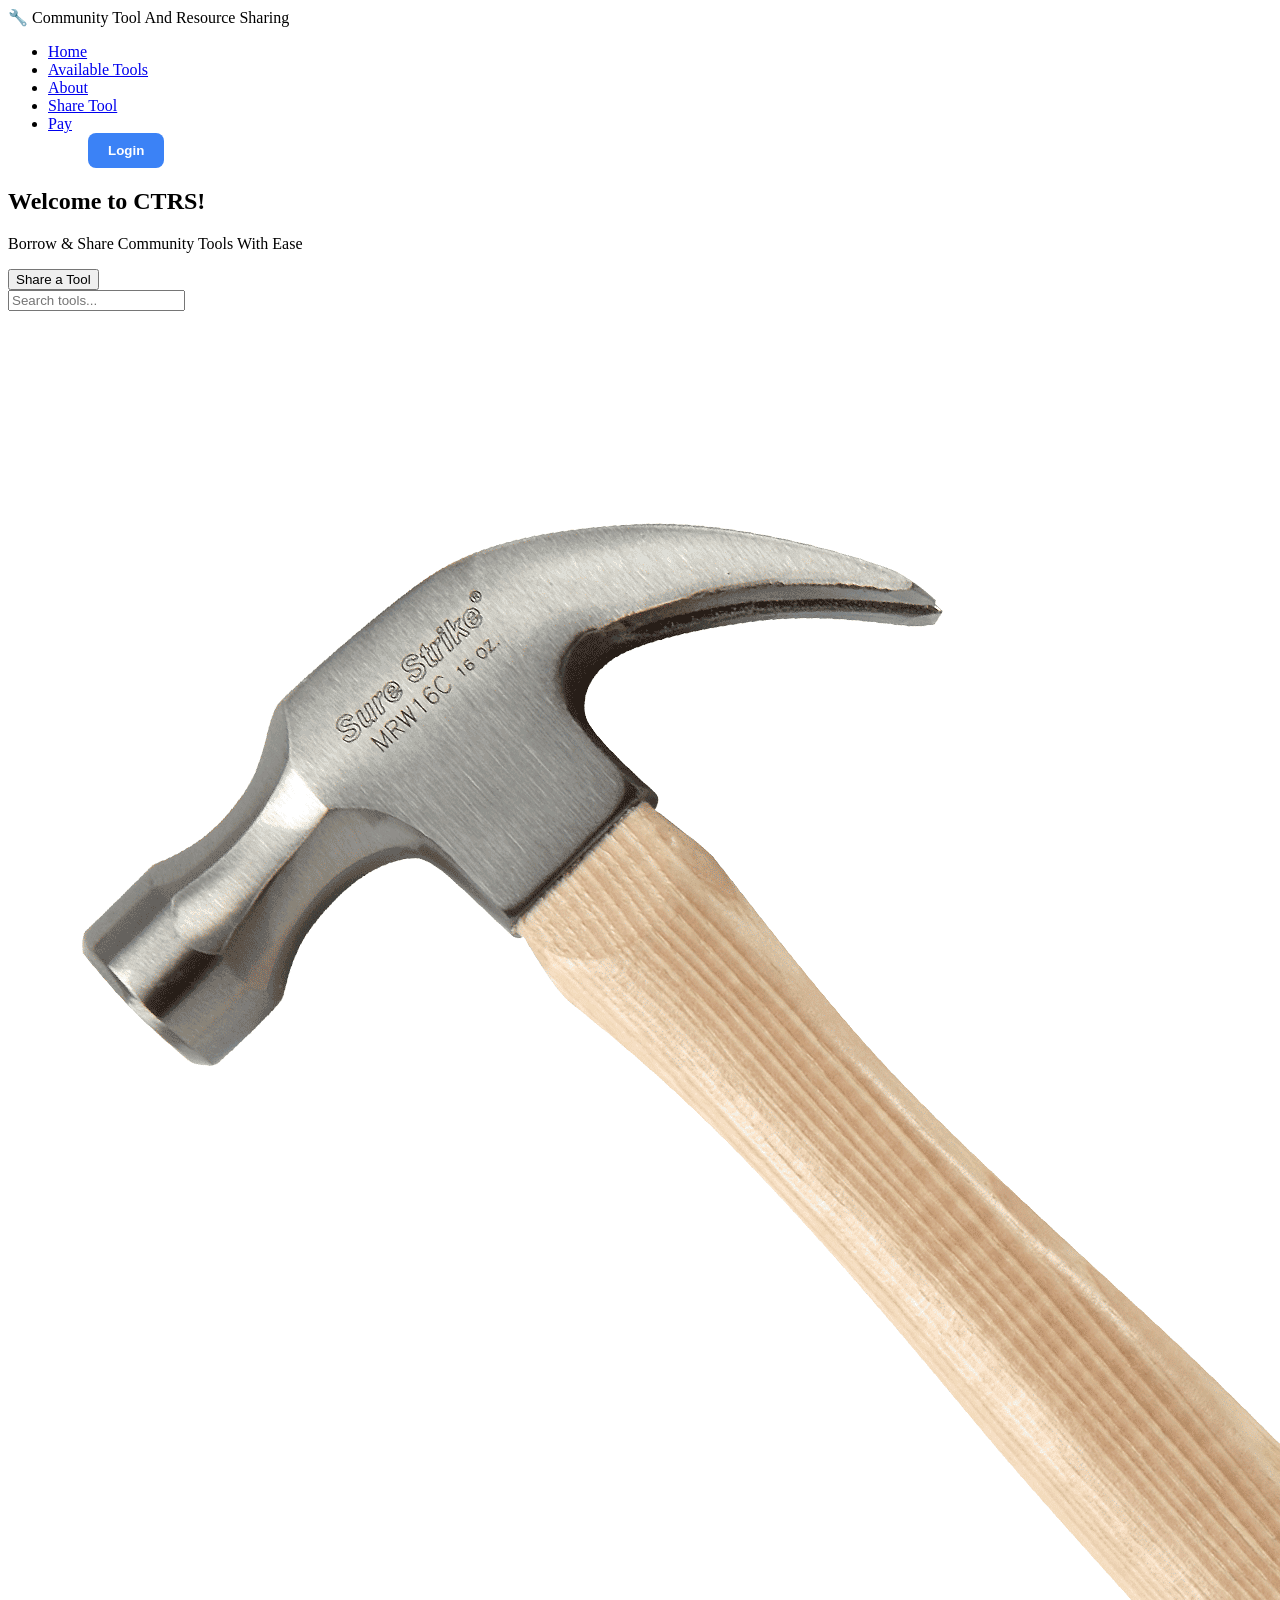
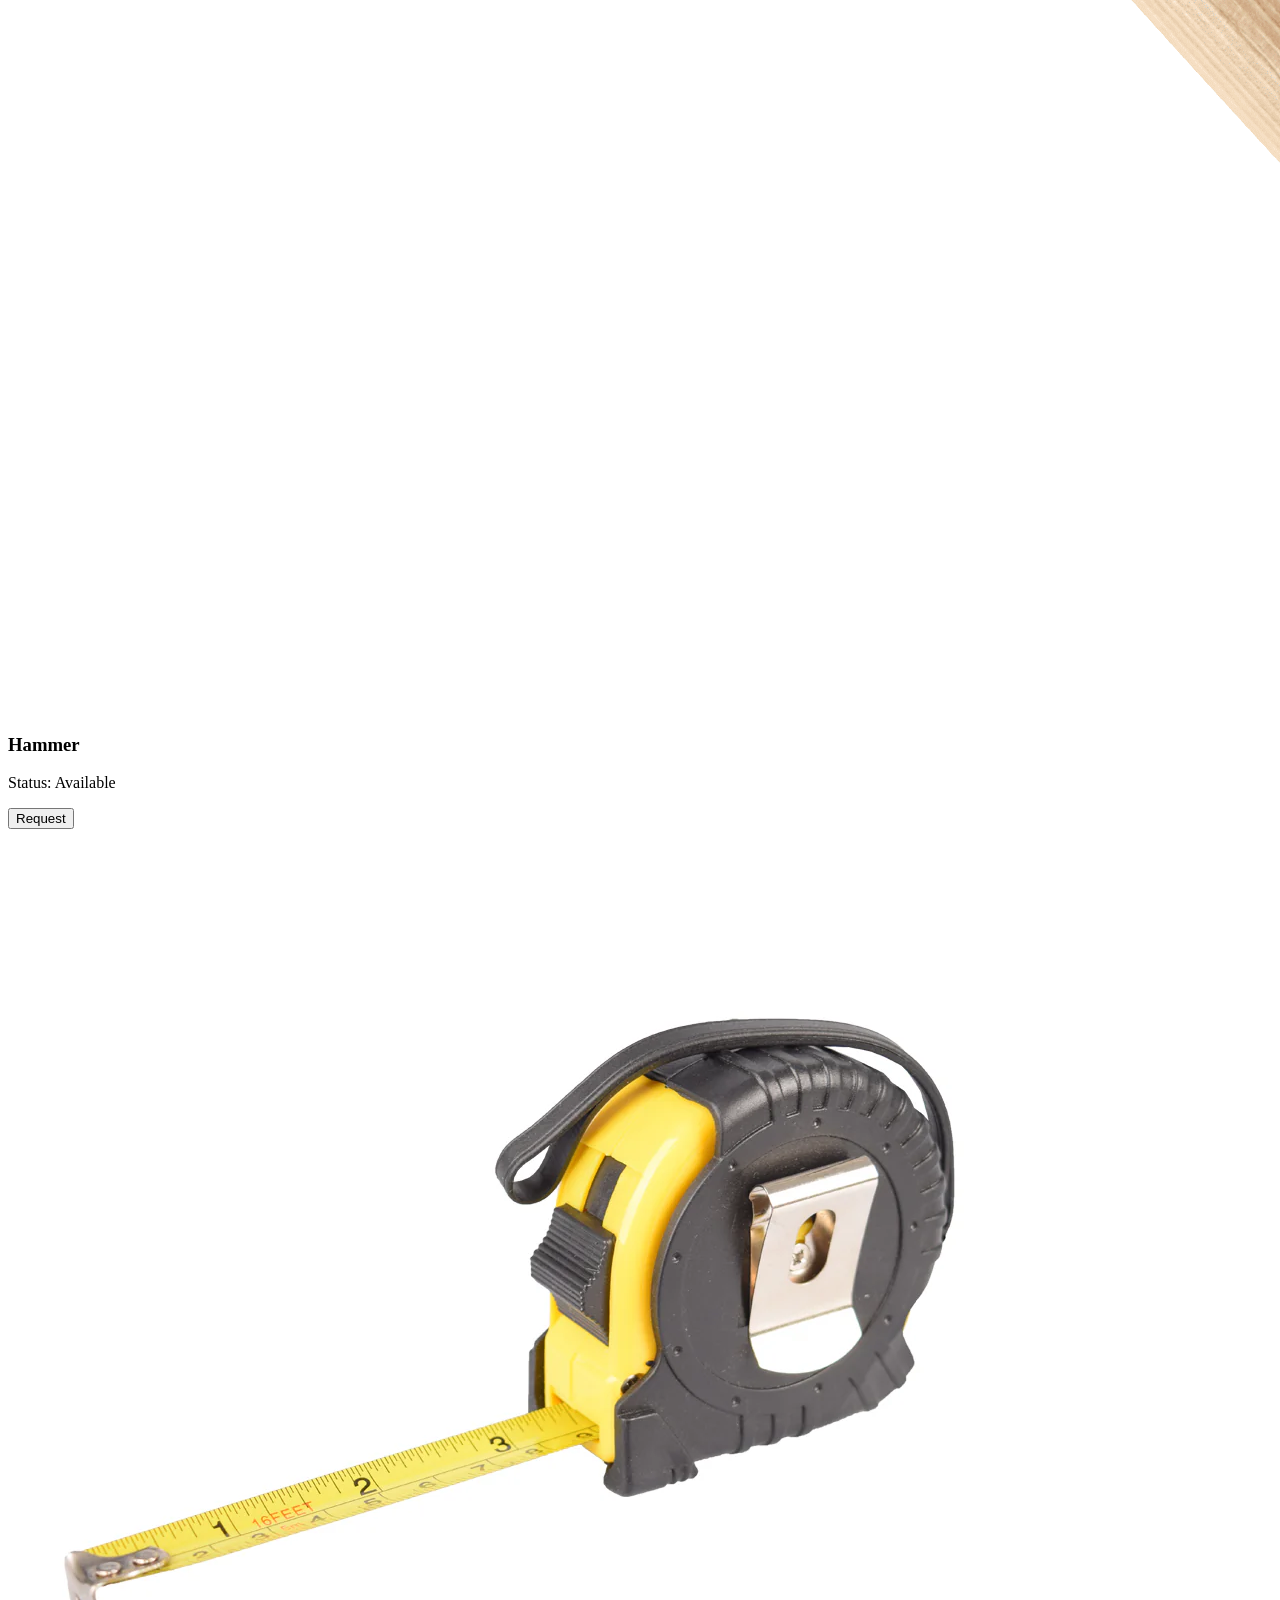
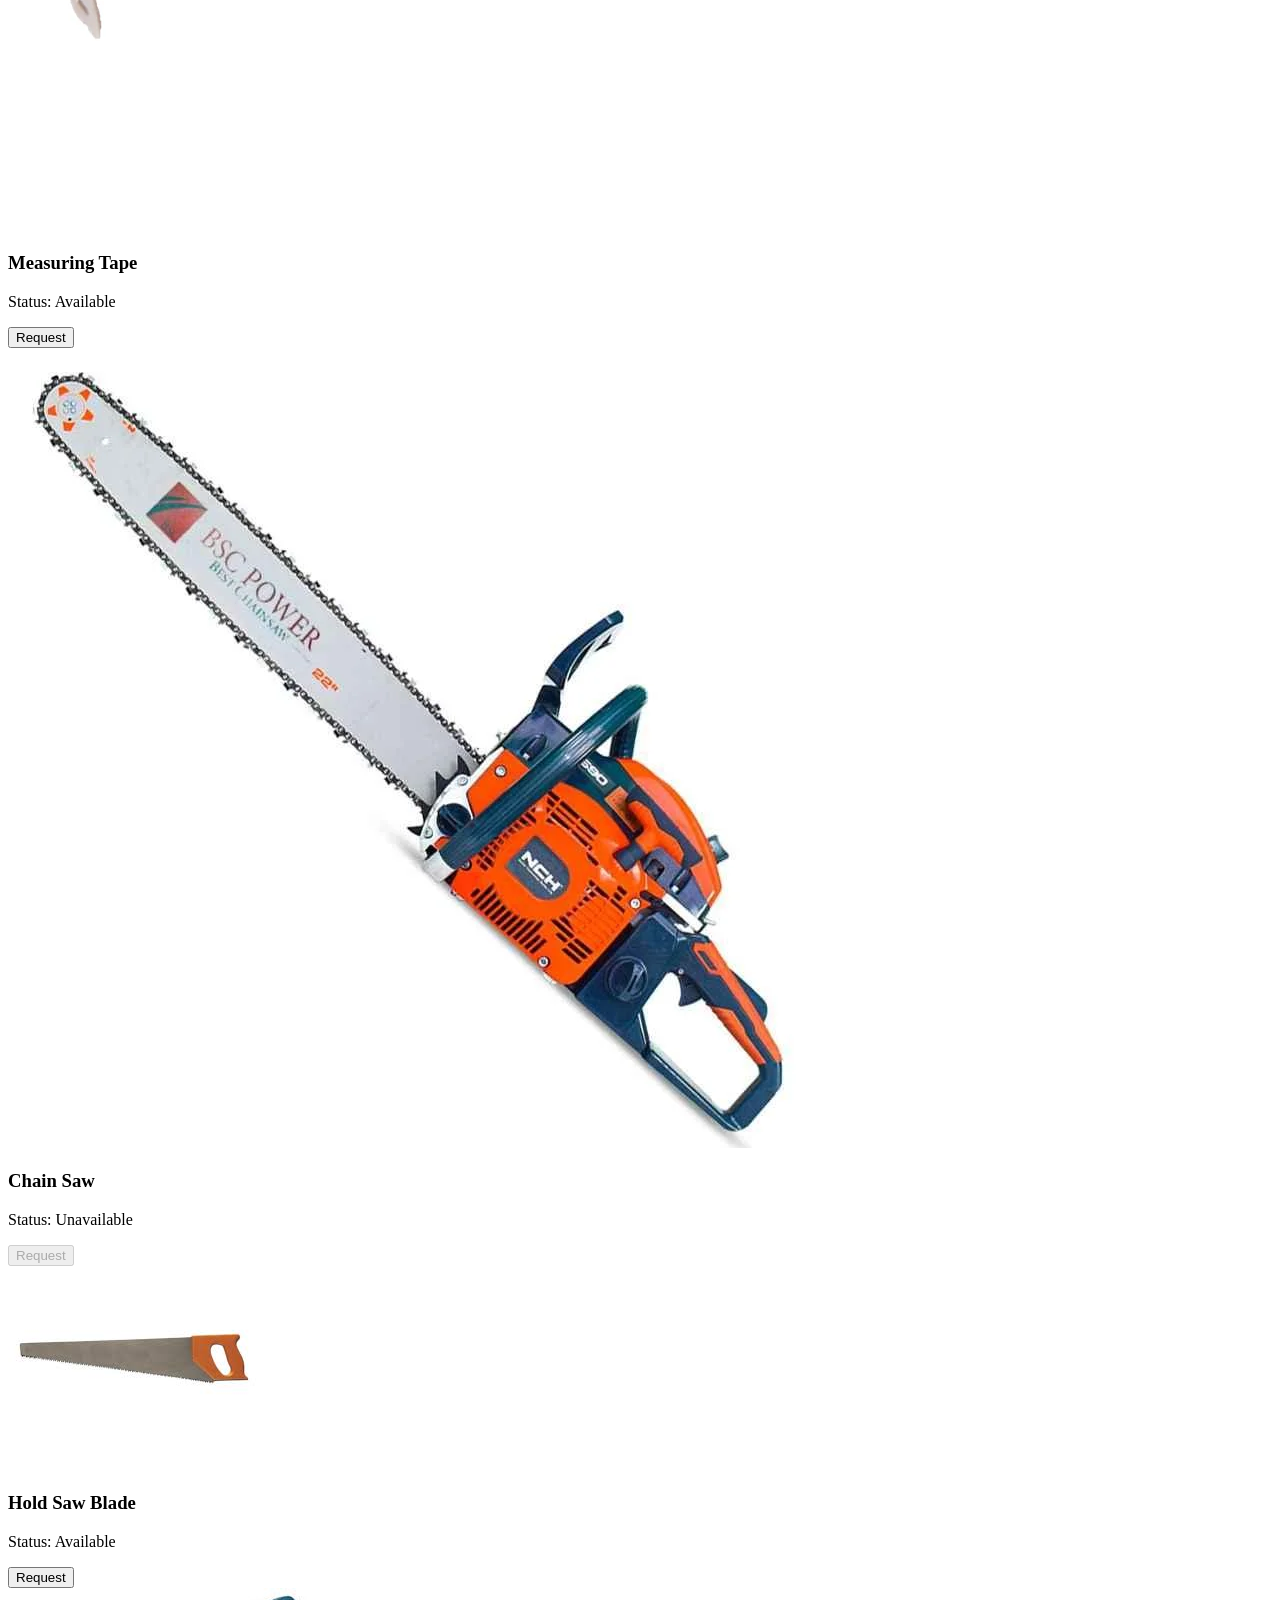
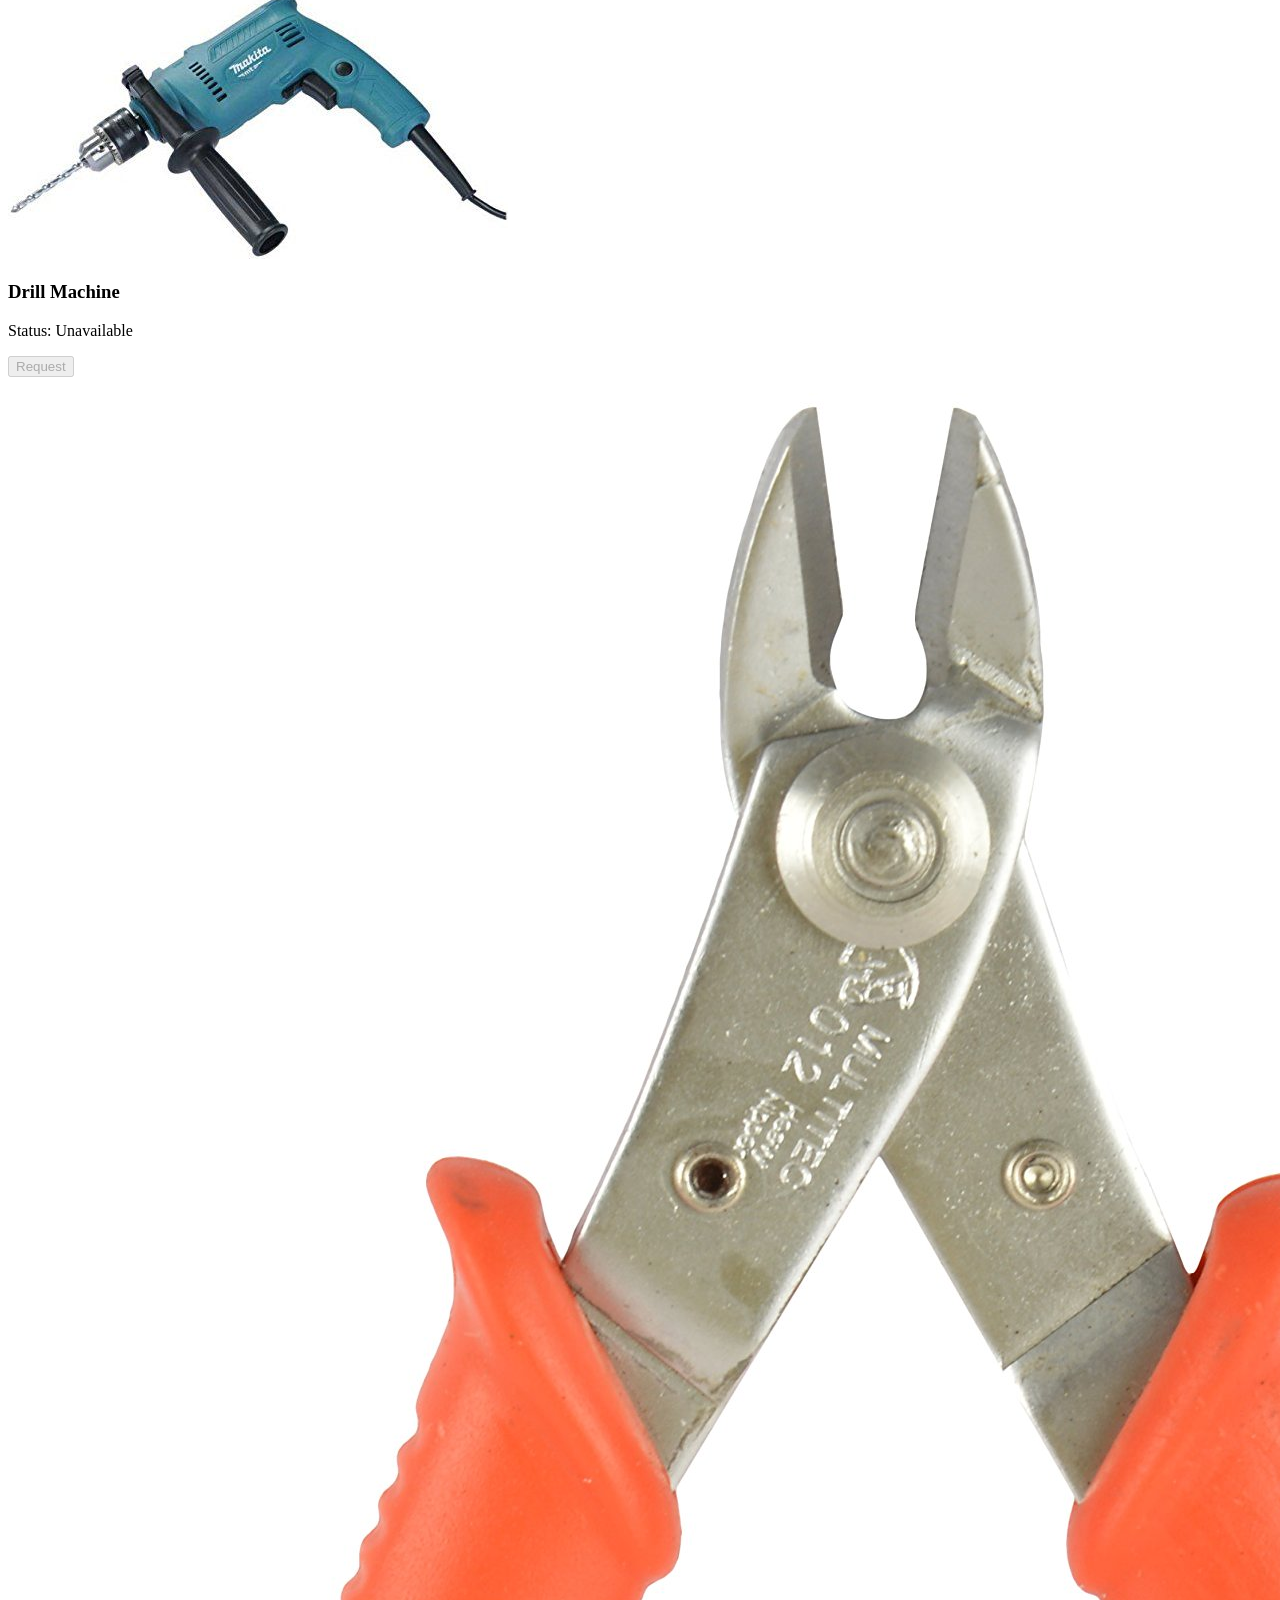
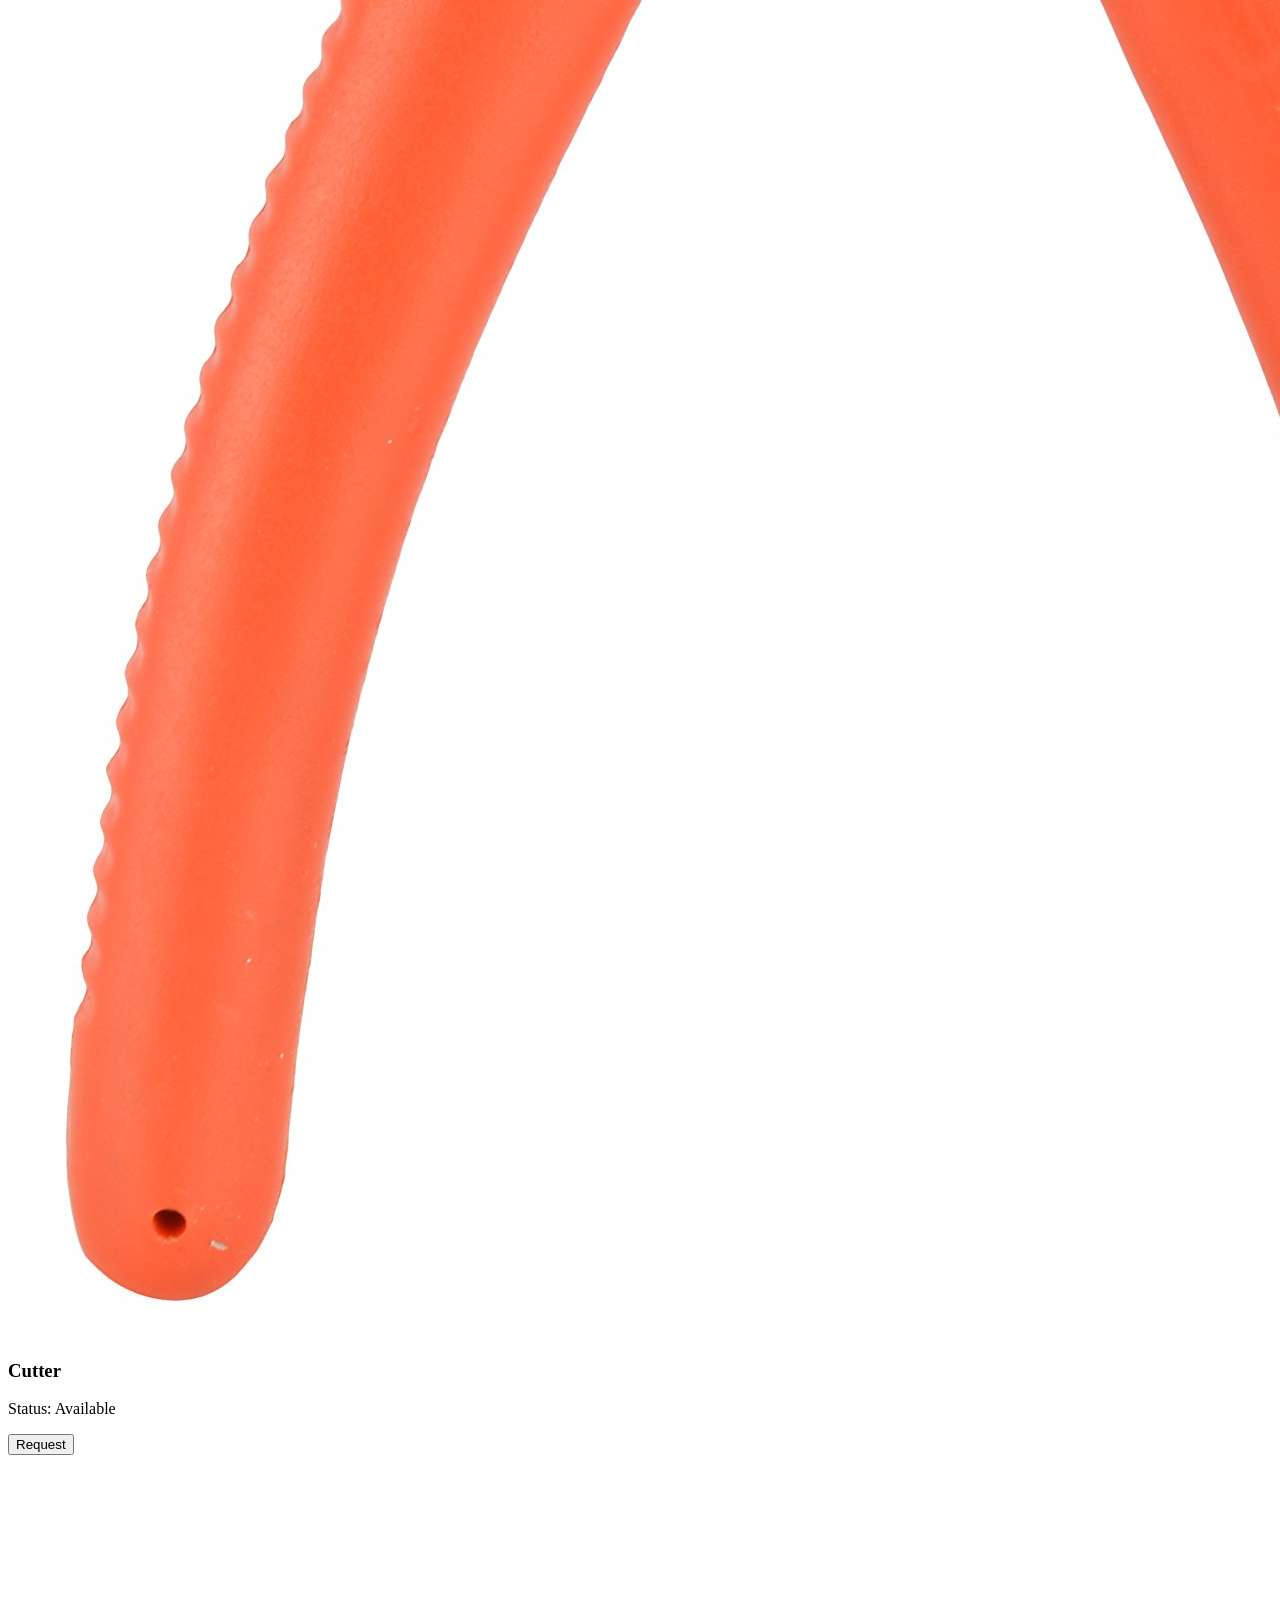
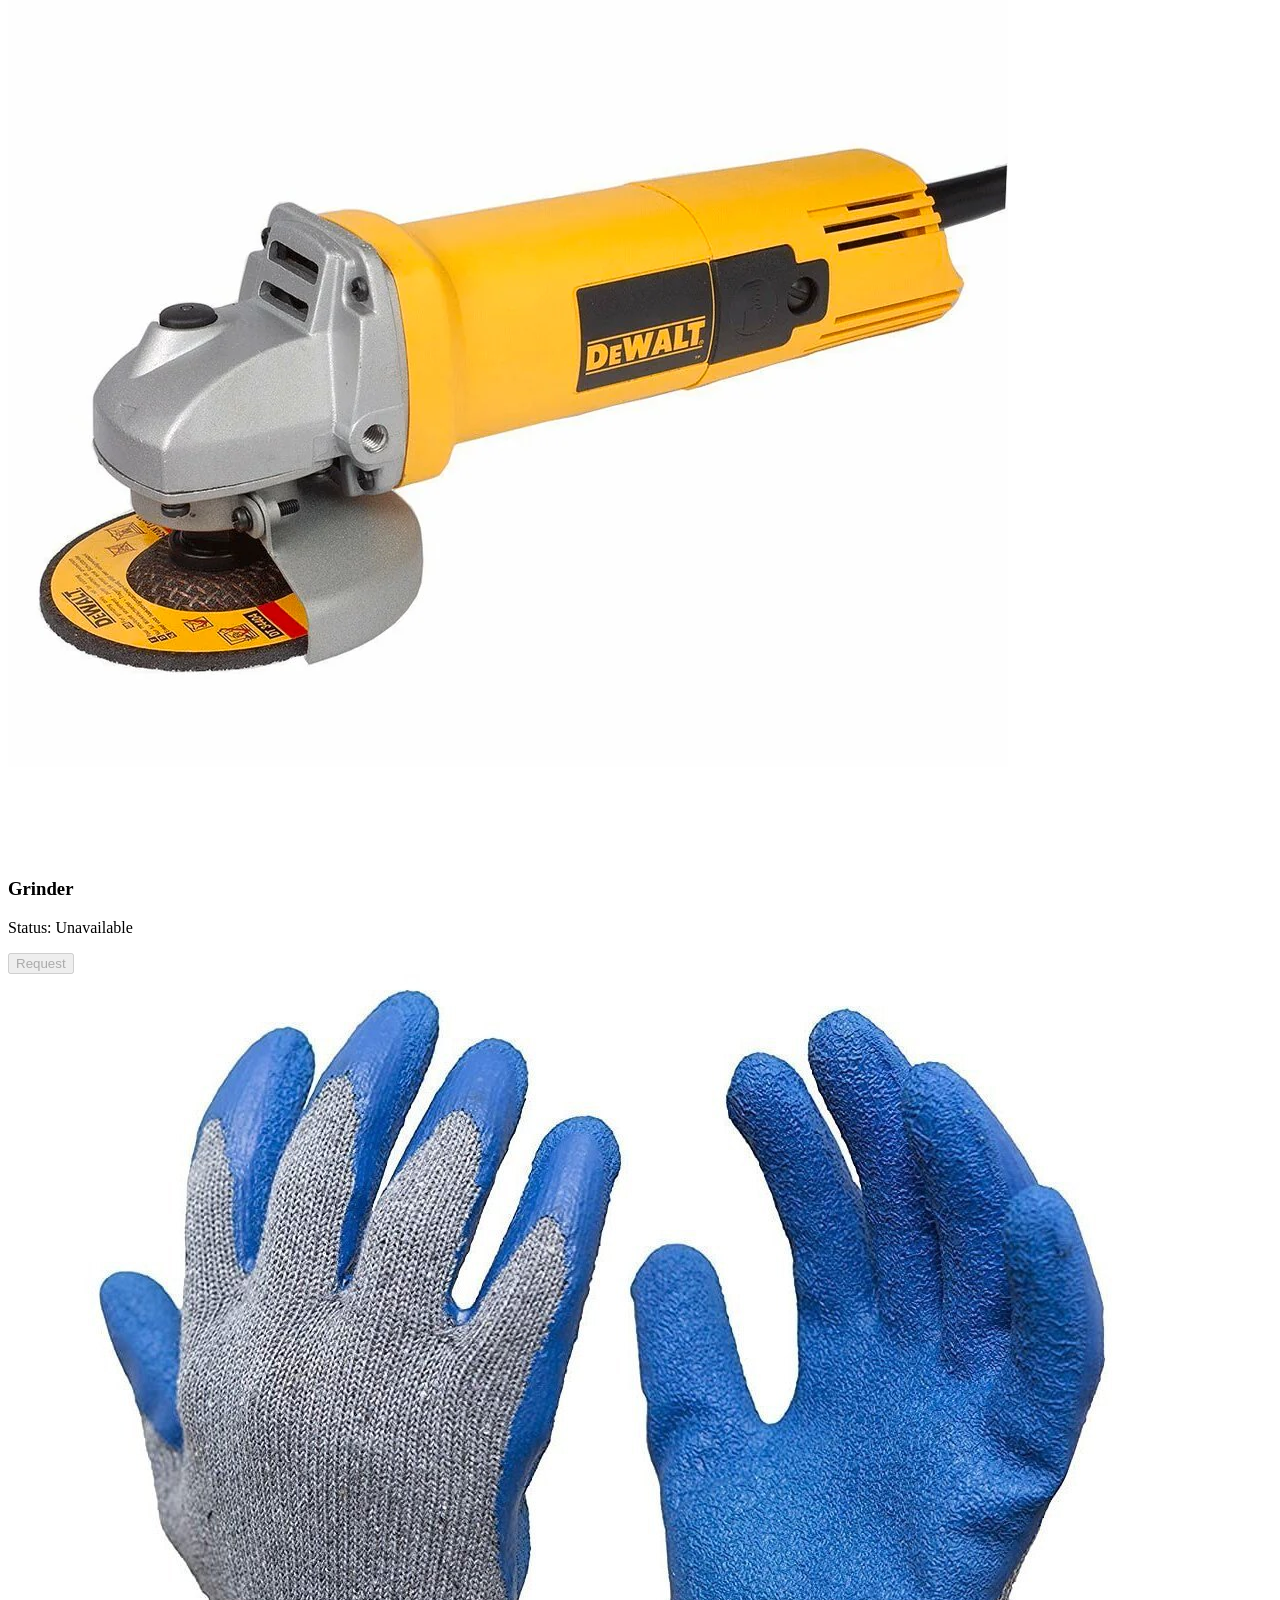
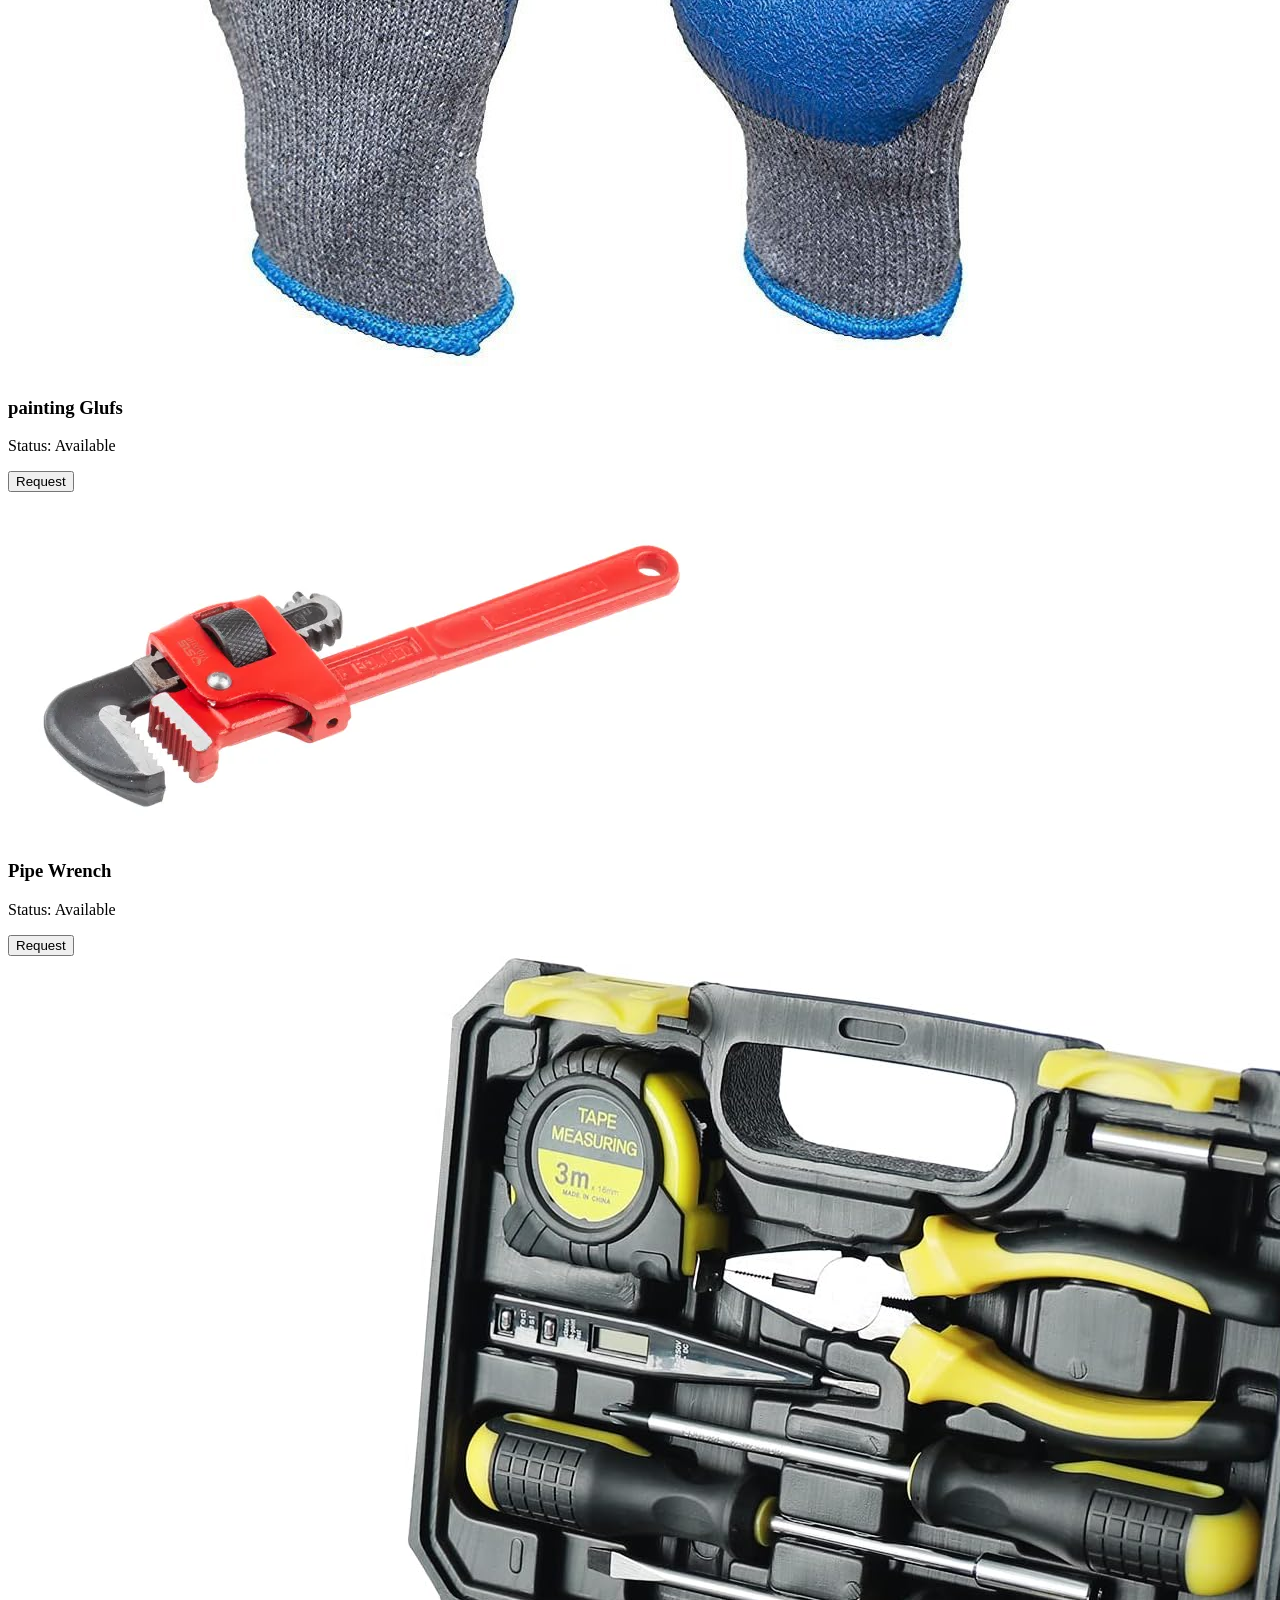
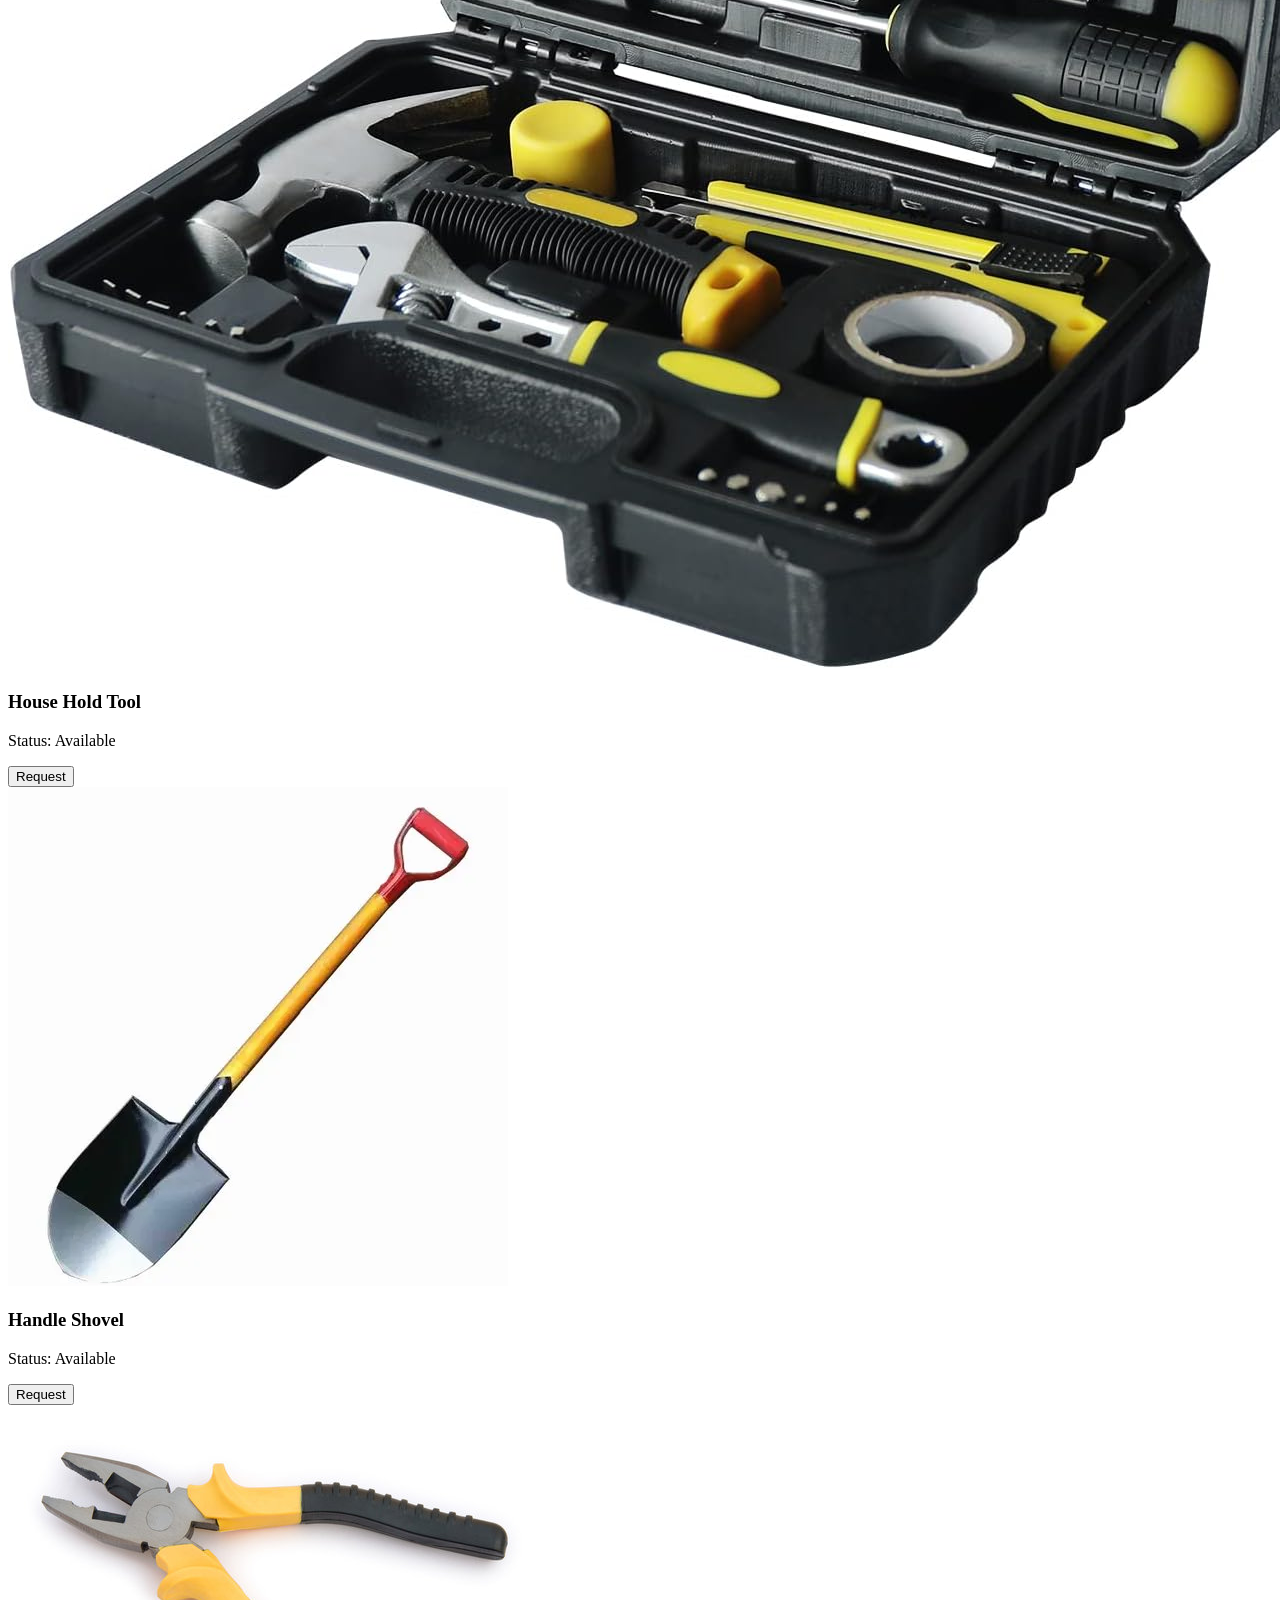
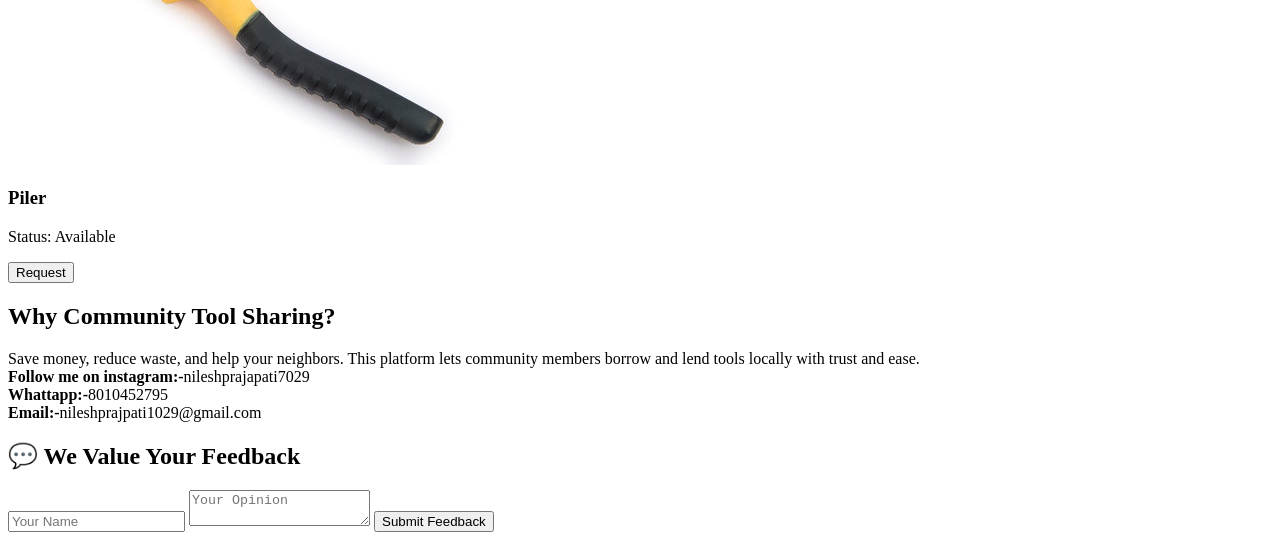
==== commit 47228fb8: "Update index.html" ====
--- a/index.html
+++ b/index.html
@@ -4,7 +4,7 @@
   <meta charset="UTF-8" />
   <meta name="viewport" content="width=device-width, initial-scale=1.0"/>
   <title>Community Tool Sharing</title>
-  <link rel="stylesheet" href="style.css" />
+
 </head>
 <body>
 
@@ -208,4 +208,4 @@
   </script>
 
 </body>
-</html> 
+</html>
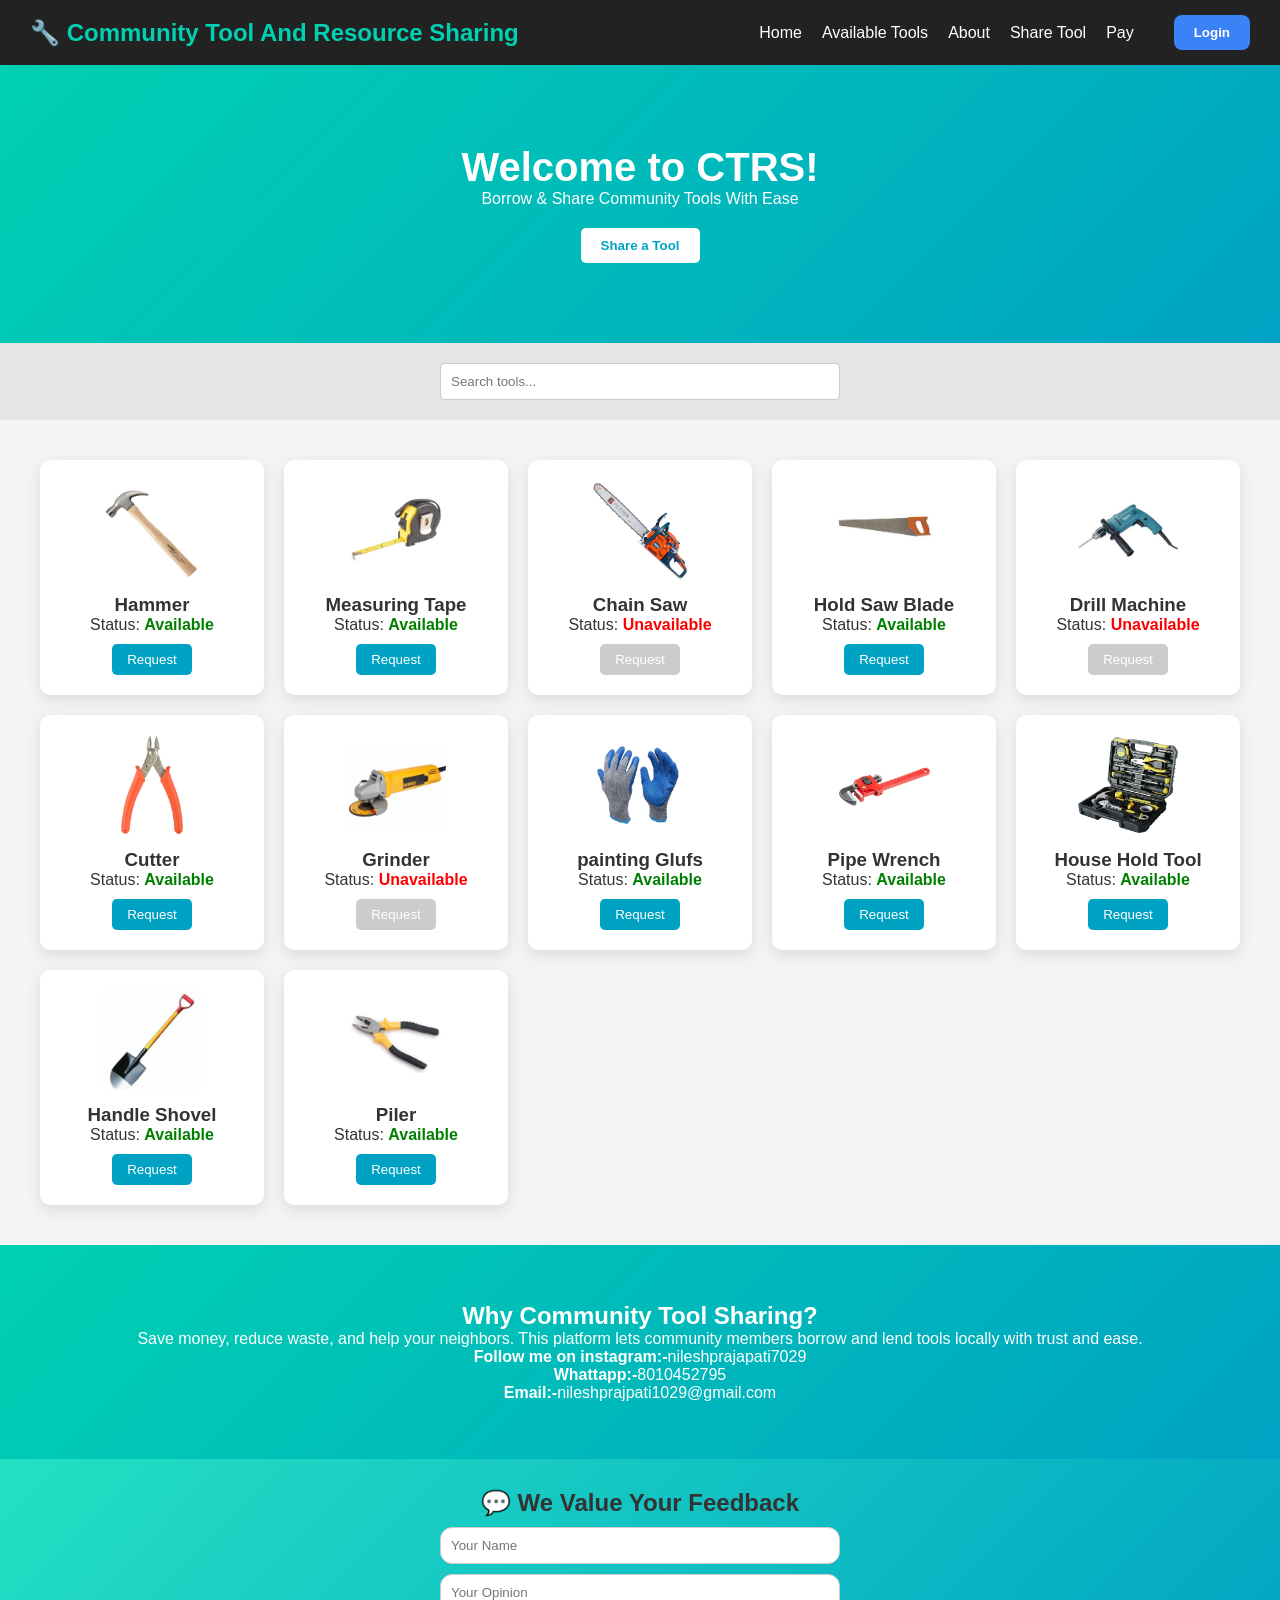
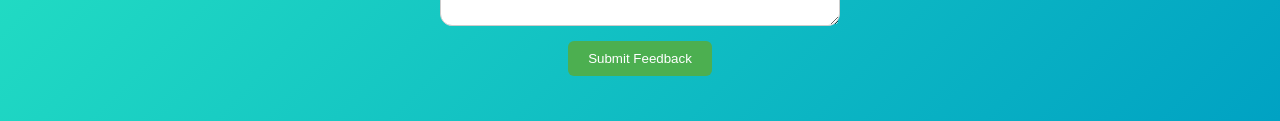
==== commit dc0515fe: "Update index.html" ====
--- a/index.html
+++ b/index.html
@@ -4,7 +4,312 @@
   <meta charset="UTF-8" />
   <meta name="viewport" content="width=device-width, initial-scale=1.0"/>
   <title>Community Tool Sharing</title>
-
+<style>
+  * {
+  margin: 0;
+  padding: 0;
+  box-sizing: border-box;
+  font-family: 'Segoe UI', sans-serif;
+}
+
+body {
+  background: #f4f4f4;
+  color: #333;
+  overflow-x: hidden;
+}
+
+img {
+  max-width: 100%;
+  height: auto;
+}
+
+/* ================= NAVBAR ================= */
+.navbar {
+  background: #222;
+  padding: 15px 30px;
+  display: flex;
+  justify-content: space-between;
+  align-items: center;
+  position: sticky;
+  top: 0;
+  z-index: 100;
+  flex-wrap: wrap;
+}
+
+.navbar .logo {
+  color: #00d1b2;
+  font-size: 24px;
+  font-weight: bold;
+}
+
+.nav-links {
+  list-style: none;
+  display: flex;
+  align-items: center;
+  flex-wrap: wrap;
+}
+
+.nav-links li {
+  margin-left: 20px;
+}
+
+.nav-links a {
+  color: #fff;
+  text-decoration: none;
+  transition: 0.3s;
+}
+
+.nav-links a:hover {
+  color: #00d1b2;
+}
+
+/* ================= HERO ================= */
+.hero {
+  background: linear-gradient(135deg, #00d1b2, #00a2c3);
+  color: white;
+  padding: 80px 20px;
+  text-align: center;
+}
+
+.hero h1 {
+  font-size: 2.5rem;
+}
+
+.hero button {
+  margin-top: 20px;
+  padding: 10px 20px;
+  border: none;
+  background: #fff;
+  color: #00a2c3;
+  border-radius: 5px;
+  font-weight: bold;
+  cursor: pointer;
+}
+
+/* ================= FILTER ================= */
+.filter {
+  padding: 20px;
+  text-align: center;
+  background: #e5e5e5;
+}
+
+.filter input {
+  padding: 10px;
+  width: 90%;
+  max-width: 400px;
+  border-radius: 5px;
+  border: 1px solid #ccc;
+}
+
+/* ================= TOOL LIST ================= */
+.tool-list {
+  display: grid;
+  grid-template-columns: repeat(auto-fit, minmax(220px, 1fr));
+  gap: 20px;
+  padding: 40px;
+}
+
+/* FIXED: removed flex conflict */
+.tool-container {
+  display: grid;
+  grid-template-columns: repeat(3, 1fr);
+  gap: 20px;
+  padding: 20px;
+}
+
+/* CARD */
+.tool-card {
+  background: #fff;
+  border-radius: 10px;
+  box-shadow: 0 5px 15px rgba(0,0,0,0.1);
+  padding: 20px;
+  text-align: center;
+  transition: 0.3s;
+}
+
+.tool-card:hover {
+  transform: translateY(-5px);
+  box-shadow: 0 10px 20px rgba(0,0,0,0.15);
+}
+
+.tool-card img {
+  width: 100px;
+  height: 100px;
+  object-fit: contain;
+  margin-bottom: 10px;
+}
+
+/* STATUS */
+.available {
+  color: green;
+  font-weight: bold;
+}
+
+.unavailable {
+  color: red;
+  font-weight: bold;
+}
+
+/* BUTTON */
+.request-btn {
+  margin-top: 10px;
+  padding: 8px 15px;
+  border: none;
+  background: #00a2c3;
+  color: #fff;
+  border-radius: 5px;
+  cursor: pointer;
+}
+
+.request-btn:disabled {
+  background: #ccc;
+  cursor: not-allowed;
+}
+
+/* ================= ABOUT ================= */
+.about {
+  background: linear-gradient(135deg, #00d1b2, #00a2c3);
+  padding: 57px 20px;
+  text-align: center;
+  color: white;
+}
+
+/* ================= MODAL ================= */
+.modal {
+  display: none;
+  position: fixed;
+  top: 0;
+  left: 0;
+  width: 100%;
+  height: 100%;
+  background: rgba(0,0,0,0.5);
+  justify-content: center;
+  align-items: center;
+}
+
+.modal-content {
+  background: white;
+  padding: 30px;
+  border-radius: 10px;
+  width: 90%;
+  max-width: 400px;
+}
+
+.modal-content input,
+.modal-content textarea {
+  width: 100%;
+  padding: 10px;
+  margin: 10px 0;
+  border-radius: 5px;
+  border: 1px solid #ccc;
+}
+
+.modal-content button {
+  width: 100%;
+  padding: 10px;
+  background: #00a2c3;
+  color: white;
+  border: none;
+  border-radius: 5px;
+}
+
+.close-btn {
+  position: absolute;
+  right: 20px;
+  top: 15px;
+  cursor: pointer;
+  font-size: 24px;
+  color: #333;
+}
+
+/* ================= FEEDBACK ================= */
+.feedback {
+  padding: 30px;
+  background: linear-gradient(135deg, #24e0c3, #00a2c3);
+  text-align: center;
+}
+
+/* FIXED: removed margin-left issues */
+.feedback form input,
+.feedback form textarea {
+  width: 90%;
+  max-width: 400px;
+  padding: 10px;
+  margin: 10px auto;
+  display: block;
+  border: 1px solid #ccc;
+  border-radius: 12px;
+}
+
+.feedback button {
+  padding: 10px 20px;
+  margin: 15px auto;
+  display: block;
+  background: #4CAF50;
+  color: white;
+  border: none;
+  border-radius: 6px;
+  cursor: pointer;
+}
+
+.feedback button:hover {
+  background: #45a049;
+}
+
+/* ================= RESPONSIVE ================= */
+
+/* Tablet */
+@media (max-width: 1024px) {
+  .tool-list {
+    grid-template-columns: repeat(2, 1fr);
+    padding: 20px;
+  }
+}
+
+/* Mobile */
+@media (max-width: 768px) {
+
+  .navbar {
+    flex-direction: column;
+    align-items: flex-start;
+  }
+
+  .nav-links {
+    flex-direction: column;
+    width: 100%;
+    margin-top: 10px;
+  }
+
+  .nav-links li {
+    margin: 10px 0;
+  }
+
+  .hero h1 {
+    font-size: 1.8rem;
+  }
+
+  .tool-list {
+    grid-template-columns: 1fr;
+    padding: 15px;
+  }
+
+  .tool-card img {
+    width: 80px;
+    height: 80px;
+  }
+}
+
+/* Small Mobile */
+@media (max-width: 480px) {
+  .hero {
+    padding: 50px 15px;
+  }
+
+  .about {
+    padding: 30px 15px;
+  }
+}
+</style>
 </head>
 <body>
 
